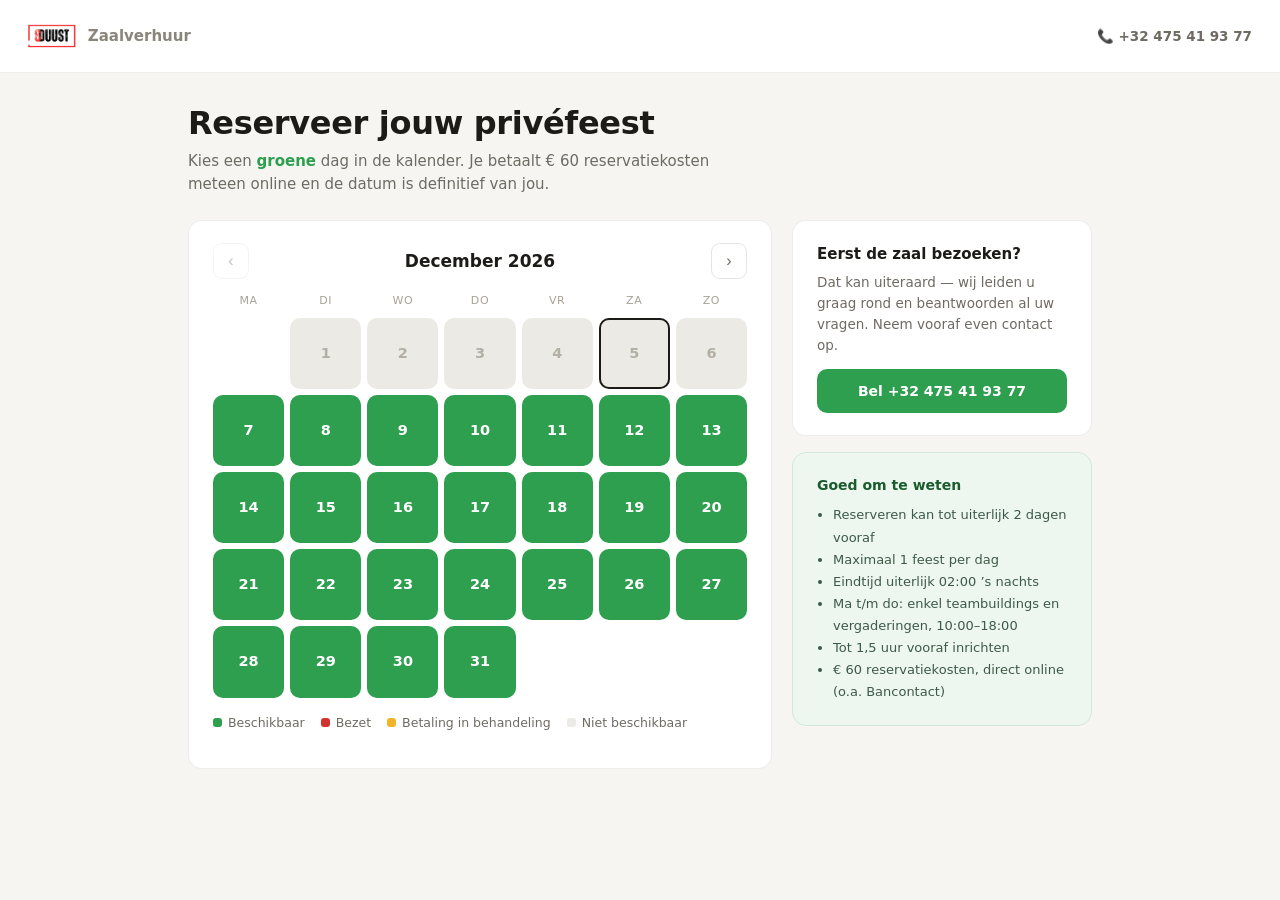
==== index.html @ c060624d "Beveiliging: zelf-gehoste supabase-js, CSP en misbruikrem op reserveren - @supabase/supabase-js 2.11" ====
<!DOCTYPE html>
<html lang="nl">
<head>
  <meta charset="UTF-8">
  <meta name="viewport" content="width=device-width, initial-scale=1.0">
  <!-- Content-Security-Policy: alleen eigen scripts (plus Cloudflare
       Turnstile), en verbindingen enkel naar ons Supabase-project. De
       Supabase-URL staat hier bewust vast: pas deze regel mee aan als het
       project ooit verhuist (zie ook supabase-config.js). -->
  <meta http-equiv="Content-Security-Policy" content="default-src 'self';
    script-src 'self' https://challenges.cloudflare.com;
    frame-src https://challenges.cloudflare.com;
    style-src 'self' https://fonts.googleapis.com;
    font-src https://fonts.gstatic.com;
    img-src 'self';
    connect-src 'self' https://mbvvqdvsspersyjzuyqi.supabase.co wss://mbvvqdvsspersyjzuyqi.supabase.co https://challenges.cloudflare.com;
    object-src 'none'; base-uri 'self'; form-action 'self'">
  <title>Reserveer jouw privéfeest – 8-duust</title>
  <link rel="preconnect" href="https://fonts.googleapis.com">
  <link rel="preconnect" href="https://fonts.gstatic.com" crossorigin>
  <link href="https://fonts.googleapis.com/css2?family=Instrument+Sans:wght@400;500;600;700&display=swap" rel="stylesheet">
  <link rel="stylesheet" href="style.css">
</head>
<body>
  <header class="topbalk">
    <div class="topbalk-links">
      <img src="assets/duust-logo.webp" alt="8-duust">
      <span class="topbalk-label">Zaalverhuur</span>
    </div>
    <a class="topbalk-telefoon" href="tel:+32475419377">📞 +32 475 41 93 77</a>
  </header>

  <div class="pagina">
    <div id="modus-banner" class="banner verborgen"></div>
    <div id="fout-banner" class="banner banner-fout verborgen"></div>

    <h1>Reserveer jouw privéfeest</h1>
    <p class="intro">
      Kies een <strong class="groen">groene</strong> dag in de kalender.
      Je betaalt € 60 reservatiekosten meteen online en de datum is
      definitief van jou.
    </p>

    <main class="indeling">
      <section class="kaart kalender-sectie">
        <div class="kalender-kop">
          <button id="vorige-maand" type="button" aria-label="Vorige maand">‹</button>
          <h2 id="maand-titel"></h2>
          <button id="volgende-maand" type="button" aria-label="Volgende maand">›</button>
        </div>

        <div class="weekdagen">
          <div>ma</div><div>di</div><div>wo</div><div>do</div><div>vr</div><div>za</div><div>zo</div>
        </div>
        <div id="kalender" class="kalender"></div>

        <div class="legenda">
          <span><span class="legenda-blok beschikbaar"></span> Beschikbaar</span>
          <span><span class="legenda-blok bezet"></span> Bezet</span>
          <span><span class="legenda-blok in-afwachting"></span> Betaling in behandeling</span>
          <span><span class="legenda-blok niet-beschikbaar"></span> Niet beschikbaar</span>
        </div>
        <p id="live-status" class="live-status"></p>
      </section>

      <aside class="zijkolom">
        <section class="kaart bezoek-kaart">
          <h2>Eerst de zaal bezoeken?</h2>
          <p>
            Dat kan uiteraard — wij leiden u graag rond en beantwoorden al
            uw vragen. Neem vooraf even contact op.
          </p>
          <a class="knop-groen" href="tel:+32475419377">Bel +32 475 41 93 77</a>
        </section>

        <section class="kaart info-kaart">
          <h2>Goed om te weten</h2>
          <ul>
            <li>Reserveren kan tot uiterlijk 2 dagen vooraf</li>
            <li>Maximaal 1 feest per dag</li>
            <li>Eindtijd uiterlijk 02:00 &rsquo;s nachts</li>
            <li>Ma t/m do: enkel teambuildings en vergaderingen, 10:00&ndash;18:00</li>
            <li>Tot 1,5 uur vooraf inrichten</li>
            <li>€ 60 reservatiekosten, direct online (o.a. Bancontact)</li>
          </ul>
        </section>
      </aside>
    </main>
  </div>

  <dialog id="reserveer-dialoog">
    <form id="reserveer-formulier" method="dialog">
      <div class="dialoog-kop">
        <div>
          <div class="dialoog-sublabel">Reservering voor</div>
          <div class="dialoog-titel" id="dialoog-datum"></div>
        </div>
        <button type="button" id="sluit-knop" class="dialoog-sluit" aria-label="Sluiten">✕</button>
      </div>

      <div class="dialoog-body">
        <div class="veld-rij">
          <div class="veld">
            <label for="naam">Naam en voornaam *</label>
            <input type="text" id="naam" name="naam" required maxlength="100"
                   placeholder="bv. Peeters Jan">
          </div>
          <div class="veld">
            <label for="telefoon">Telefoonnummer *</label>
            <input type="tel" id="telefoon" name="telefoon" required maxlength="30"
                   placeholder="bv. 0470 12 34 56">
          </div>
        </div>

        <div class="veld">
          <label for="email">E-mailadres *</label>
          <input type="email" id="email" name="email" required maxlength="200"
                 placeholder="bv. jan.peeters@gmail.com">
        </div>

        <p id="weekdag-info" class="weekdag-info verborgen">
          Op maandag t/m donderdag verhuren we enkel voor teambuildings en
          vergaderingen, tussen 10:00 en 18:00, zonder muziek (vanaf 15 personen).
        </p>

        <div class="veld-rij">
          <div class="veld">
            <label id="type-feest-label" for="type-feest">Type feest *</label>
            <input type="text" id="type-feest" name="typeFeest" required maxlength="100"
                   placeholder="bv. lentefeest" autocomplete="off">
            <select id="type-feest-weekdag" name="typeFeestWeekdag" required hidden disabled>
              <option value="" disabled selected>Kies een optie</option>
              <option value="teambuilding">Teambuilding</option>
              <option value="vergadering">Vergadering</option>
            </select>
          </div>
          <div class="veld">
            <label for="aantal-personen">Aantal personen *</label>
            <input type="number" id="aantal-personen" name="aantalPersonen" min="25" max="500" required
                   placeholder="bv. 50">
            <small id="aantal-personen-hint">Vanaf 25 personen</small>
          </div>
        </div>

        <div class="veld-rij">
          <div class="veld">
            <label for="start-tijd">Starttijd feest *</label>
            <select id="start-tijd" name="startTijd" required></select>
          </div>
          <div class="veld">
            <label for="eind-tijd">Eindtijd feest *</label>
            <select id="eind-tijd" name="eindTijd" required></select>
            <small id="eind-tijd-hint">Uiterlijk 02:00 &rsquo;s nachts</small>
          </div>
        </div>

        <div class="veld">
          <label for="opbouw">Hoe vroeg wil je komen om in te richten?</label>
          <select id="opbouw" name="opbouwMinuten">
            <option value="0">Niet eerder (vanaf de starttijd)</option>
            <option value="30">30 minuten eerder</option>
            <option value="60">1 uur eerder</option>
            <option value="90" selected>1,5 uur eerder (maximum)</option>
          </select>
          <small id="opbouw-hint"></small>
        </div>

        <div class="veld">
          <label for="opmerkingen">Opmerkingen (optioneel)</label>
          <textarea id="opmerkingen" name="opmerkingen" rows="2" maxlength="1000"></textarea>
        </div>

        <fieldset class="extra-opties">
          <div class="extra-kop">Extra opties <span>(optioneel)</span></div>

          <div class="extra-sectie">
            <span class="extra-vraag">Foodtruck van de vzw ("de Dikke Mier")?</span>
            <div class="keuze-pillen">
              <label class="pil"><input type="radio" name="foodtruckVzw" value="ja"> Ja</label>
              <label class="pil"><input type="radio" name="foodtruckVzw" value="nee" checked> Nee</label>
            </div>
            <div class="extra-detail verborgen" data-toon-bij="foodtruckVzw=ja">
              <div class="gerecht-rij">
                <label for="ft-frikandel">Frietjes met frikandel en saus — € 7,00 p.p.</label>
                <input type="number" id="ft-frikandel" min="0" max="500" placeholder="0">
              </div>
              <div class="gerecht-rij">
                <label for="ft-hamburger">Hamburger met frietjes en saus — € 8,00 p.p.</label>
                <input type="number" id="ft-hamburger" min="0" max="500" placeholder="0">
              </div>
              <div class="gerecht-rij">
                <label for="ft-pita">Pita met saus — € 6,00 p.p.</label>
                <input type="number" id="ft-pita" min="0" max="500" placeholder="0">
              </div>
              <small>Vul per gerecht het aantal personen in.</small>
            </div>
          </div>

          <div class="extra-sectie">
            <span class="extra-vraag">Regel je zelf een foodtruck?</span>
            <div class="keuze-pillen">
              <label class="pil"><input type="radio" name="eigenFoodtruck" value="ja"> Ja</label>
              <label class="pil"><input type="radio" name="eigenFoodtruck" value="nee" checked> Nee</label>
            </div>
            <div class="extra-detail verborgen" data-toon-bij="eigenFoodtruck=ja">
              Forfait <strong>€ 25,00</strong> voor elektriciteit, water, kabels en
              afvalverwerking — wordt bij het totaal geteld.
            </div>
          </div>

          <div class="extra-sectie">
            <span class="extra-vraag">Breng je zelf een BBQ mee?</span>
            <div class="keuze-pillen">
              <label class="pil"><input type="radio" name="bbq" value="ja"> Ja</label>
              <label class="pil"><input type="radio" name="bbq" value="nee" checked> Nee</label>
            </div>
          </div>

          <div class="extra-sectie" id="muziek-sectie">
            <span class="extra-vraag">Muziek</span>
            <div class="keuze-kolom">
              <label><input type="radio" name="muziek" value="eigenDj"> Eigen DJ (voorziet zelf alle materiaal)</label>
              <label><input type="radio" name="muziek" value="spotify"> Eigen Spotify-playlist</label>
              <label><input type="radio" name="muziek" value="bar" checked> De bar verzorgt de muziek</label>
            </div>
          </div>

        </fieldset>

        <div class="prijs-info">
          <div id="prijs-regels"></div>
          <div class="prijs-totaal-rij">
            <span>Totaal</span>
            <strong id="prijs-totaal">€ 60</strong>
          </div>
          <p>
            Direct online te betalen (o.a. Bancontact). De € 60 reservatiekosten
            worden <strong>niet terugbetaald</strong>, behalve als de organisatie
            zelf annuleert. De datum blijft 30 minuten voor jou vast terwijl je
            betaalt.
          </p>
        </div>

        <label class="akkoord">
          <input type="checkbox" id="akkoord" required>
          <span>
            Ik ga akkoord met het totaalbedrag hierboven en begrijp dat de
            reservatiekosten van € 60 niet worden terugbetaald, behalve wanneer de
            organisatie zelf de reservering annuleert — in dat geval wordt het
            volledige bedrag teruggestort. *
          </span>
        </label>

        <label class="akkoord">
          <input type="checkbox" id="akkoord-voorwaarden" required>
          <span>
            Ik heb de <a href="https://www.8-duust.be/algemene-voorwaarden"
            target="_blank" rel="noopener">algemene voorwaarden</a> gelezen en
            goedgekeurd. *
          </span>
        </label>

        <!-- Cloudflare Turnstile (anti-bot); blijft leeg zolang er geen
             turnstileSiteKey in supabase-config.js staat. -->
        <div id="turnstile-houder" class="verborgen"></div>

        <p id="formulier-fout" class="formulier-fout verborgen"></p>

        <div class="dialoog-knoppen">
          <button type="button" id="annuleer-knop">Annuleren</button>
          <button type="submit" id="bevestig-knop" class="primair">Reserveren en € 60 betalen</button>
        </div>
      </div>
    </form>
  </dialog>

  <div id="toast" class="toast verborgen"></div>

  <!-- Zelf-gehoste kopie van @supabase/supabase-js (vaste versie) in plaats
       van een externe CDN: zo kan een gecompromitteerde CDN nooit code op
       deze pagina uitvoeren. Nieuwe versie? Zie README ("Bibliotheek bijwerken"). -->
  <script src="assets/supabase-js-2.110.3.min.js"></script>
  <script type="module" src="app.js"></script>
</body>
</html>
---- style.css ----
/* Ontwerp 1a — "Kalm & professioneel". Kleuren en maten komen uit het
   handoff-bestand van Claude Design (Ontwerp 1a.dc.html). */

:root {
  --bg: #f6f5f2;
  --kaart: #fff;
  --inkt: #1c1b18;
  --grijs: #6f6b63;
  --grijs-licht: #8a857b;
  --grijs-vaag: #a8a396;
  --rand: rgba(0, 0, 0, 0.07);
  --rand-invoer: rgba(0, 0, 0, 0.15);
  --rand-knop: rgba(0, 0, 0, 0.12);
  --groen: #2e9e4f;
  --groen-donker: #23803e;
  --groen-diep: #1a5c2d;
  --groen-tekst: #3d5a47;
  --groen-bg: #eef6f0;
  --groen-rand: #d3e8da;
  --rood: #d0342c;
  --geel: #f0b429;
  --geel-tekst: #4a3403;
  --dag-vrij: #eceae4;
  --dag-vrij-tekst: #b3afa5;
  --zacht: #faf9f6;
}

* { box-sizing: border-box; }

body {
  font-family: 'Instrument Sans', system-ui, -apple-system, sans-serif;
  margin: 0;
  color: var(--inkt);
  background: var(--bg);
  font-size: 14px;
  line-height: 1.5;
}

.verborgen { display: none !important; }

a { color: var(--inkt); }
a:hover { color: #000; }

/* ---------- Topbalk ---------- */

.topbalk {
  display: flex;
  align-items: center;
  justify-content: space-between;
  gap: 16px;
  padding: 16px 28px;
  background: var(--kaart);
  border-bottom: 1px solid var(--rand);
}
.topbalk-links {
  display: flex;
  align-items: center;
  gap: 12px;
  min-width: 0;
}
.topbalk-links img {
  height: 40px;
  width: auto;
  display: block;
}
.topbalk-label {
  font-weight: 600;
  font-size: 15px;
  color: var(--grijs-licht);
}
.topbalk-titel {
  font-weight: 600;
  font-size: 15px;
  line-height: 1.2;
}
.topbalk-sub {
  font-size: 12px;
  color: var(--grijs-licht);
}
.topbalk-telefoon {
  font-size: 13.5px;
  font-weight: 600;
  text-decoration: none;
  color: var(--grijs);
  white-space: nowrap;
}
.topbalk-telefoon:hover { color: var(--inkt); }

.beheer-balk {
  display: flex;
  align-items: center;
  gap: 14px;
  font-size: 13px;
  color: var(--grijs);
}
.beheer-balk button {
  padding: 7px 14px;
  border-radius: 8px;
  border: 1px solid var(--rand-knop);
  background: var(--kaart);
  font: inherit;
  font-size: 13px;
  color: var(--inkt);
  cursor: pointer;
}
.beheer-balk button:hover { border-color: rgba(0, 0, 0, 0.3); }

/* ---------- Pagina-indeling ---------- */

.pagina {
  max-width: 960px;
  margin: 0 auto;
  padding: 32px 28px 48px;
}
.pagina-breed { max-width: 1160px; }

.pagina h1 {
  font-size: 32px;
  font-weight: 700;
  line-height: 1.15;
  letter-spacing: -0.01em;
  margin: 0 0 8px;
}
.intro {
  font-size: 15px;
  color: var(--grijs);
  line-height: 1.55;
  margin: 0 0 24px;
  max-width: 560px;
}
.intro .groen { color: var(--groen); }

.indeling {
  display: grid;
  grid-template-columns: 1fr 300px;
  gap: 20px;
  align-items: start;
}
.zijkolom {
  display: flex;
  flex-direction: column;
  gap: 16px;
}

/* ---------- Kaarten ---------- */

.kaart {
  background: var(--kaart);
  border: 1px solid var(--rand);
  border-radius: 14px;
  padding: 22px 24px;
}
.kaart h2 {
  margin: 0 0 6px;
  font-size: 15px;
  font-weight: 700;
}
.kaart p { color: var(--grijs); }

.bezoek-kaart p {
  font-size: 13.5px;
  line-height: 1.55;
  margin: 0 0 14px;
}

.knop-groen {
  display: flex;
  align-items: center;
  justify-content: center;
  gap: 8px;
  width: 100%;
  min-height: 44px;
  border-radius: 10px;
  border: none;
  background: var(--groen);
  color: #fff;
  font: inherit;
  font-weight: 600;
  font-size: 14px;
  text-decoration: none;
  cursor: pointer;
}
.knop-groen:hover { background: var(--groen-donker); color: #fff; }
.knop-groen:disabled { opacity: 0.6; cursor: default; }

.info-kaart {
  background: var(--groen-bg);
  border-color: var(--groen-rand);
}
.info-kaart h2 {
  font-size: 14px;
  margin-bottom: 8px;
  color: var(--groen-diep);
}
.info-kaart ul {
  margin: 0;
  padding: 0 0 0 16px;
  font-size: 13px;
  color: var(--groen-tekst);
  line-height: 1.7;
}

/* ---------- Banners en toast ---------- */

.banner {
  padding: 12px 16px;
  border-radius: 10px;
  background: #fdf6e3;
  border: 1px solid #f0dfad;
  margin-bottom: 16px;
  font-size: 13.5px;
}
.banner-fout { background: #fdeeed; border-color: #f2c4c1; }

.toast {
  position: fixed;
  bottom: 20px;
  left: 50%;
  transform: translateX(-50%);
  background: var(--inkt);
  color: #fff;
  padding: 12px 20px;
  border-radius: 10px;
  box-shadow: 0 6px 20px rgba(0, 0, 0, 0.3);
  max-width: 90vw;
  font-size: 13.5px;
}

/* ---------- Kalender ---------- */

.kalender-kop {
  display: flex;
  align-items: center;
  justify-content: space-between;
  gap: 12px;
  margin-bottom: 14px;
}
.kalender-kop h2 {
  margin: 0;
  font-size: 17px;
  font-weight: 600;
  text-transform: capitalize;
}
.kalender-kop button {
  width: 36px;
  height: 36px;
  border-radius: 9px;
  border: 1px solid rgba(0, 0, 0, 0.1);
  background: var(--kaart);
  font-size: 16px;
  color: var(--grijs);
  cursor: pointer;
  flex: none;
}
.kalender-kop button:hover { border-color: rgba(0, 0, 0, 0.3); }
.kalender-kop button:disabled { opacity: 0.4; cursor: default; border-color: rgba(0, 0, 0, 0.1); }

.weekdagen, .kalender {
  display: grid;
  grid-template-columns: repeat(7, 1fr);
  gap: 6px;
}
.weekdagen { margin-bottom: 4px; }
.weekdagen div {
  text-align: center;
  font-size: 11px;
  color: var(--grijs-vaag);
  text-transform: uppercase;
  letter-spacing: 0.06em;
  padding-bottom: 4px;
}

.dag {
  aspect-ratio: 1;
  display: flex;
  align-items: center;
  justify-content: center;
  border-radius: 10px;
  font-weight: 600;
  font-size: 14.5px;
}
.dag.leeg { visibility: hidden; }
.dag.beschikbaar,
.legenda-blok.beschikbaar {
  background: var(--groen);
  color: #fff;
  cursor: pointer;
}
.dag.beschikbaar:hover, .dag.beschikbaar:focus-visible {
  background: var(--groen-donker);
  outline: 2px solid var(--groen-diep);
}
.dag.bezet,
.legenda-blok.bezet {
  background: var(--rood);
  color: #fff;
  cursor: not-allowed;
}
.dag.in-afwachting,
.legenda-blok.in-afwachting {
  background: var(--geel);
  color: var(--geel-tekst);
  cursor: not-allowed;
}
.dag.niet-beschikbaar,
.legenda-blok.niet-beschikbaar {
  background: var(--dag-vrij);
  color: var(--dag-vrij-tekst);
}
.dag.vandaag { box-shadow: inset 0 0 0 2px var(--inkt); }

.legenda {
  display: flex;
  gap: 8px 16px;
  flex-wrap: wrap;
  margin-top: 16px;
  font-size: 12.5px;
  color: var(--grijs);
}
.legenda > span {
  display: flex;
  align-items: center;
  gap: 6px;
}
.legenda-blok {
  display: inline-block;
  width: 9px;
  height: 9px;
  border-radius: 3px;
  flex: none;
}

.live-status {
  margin: 14px 0 0;
  font-size: 11.5px;
  color: var(--grijs-vaag);
  text-align: right;
}

/* ---------- Reserveringsformulier (dialoog) ---------- */

dialog {
  border: none;
  border-radius: 16px;
  box-shadow: 0 20px 60px rgba(0, 0, 0, 0.22);
  padding: 0;
  width: min(94vw, 540px);
  max-height: 90vh;
  overflow-y: auto;
  color: var(--inkt);
}
dialog::backdrop { background: rgba(0, 0, 0, 0.4); }

/* Geen scrollende pagina achter een open dialoog. */
body:has(dialog[open]) { overflow: hidden; }

.dialoog-kop {
  display: flex;
  justify-content: space-between;
  align-items: flex-start;
  gap: 12px;
  padding: 22px 26px 18px;
  border-bottom: 1px solid var(--rand);
}
.dialoog-sublabel {
  font-size: 12.5px;
  color: var(--grijs-licht);
  margin-bottom: 2px;
}
.dialoog-titel {
  font-weight: 700;
  font-size: 19px;
}
.dialoog-sluit {
  width: 32px;
  height: 32px;
  border-radius: 8px;
  border: 1px solid rgba(0, 0, 0, 0.1);
  background: var(--kaart);
  font-size: 14px;
  color: var(--grijs);
  cursor: pointer;
  flex: none;
}
.dialoog-sluit:hover { border-color: rgba(0, 0, 0, 0.3); }

.dialoog-body {
  padding: 22px 26px 26px;
  display: flex;
  flex-direction: column;
  gap: 16px;
}

/* Melding in het formulier voor de weekdagregels (ma-do). */
.weekdag-info {
  padding: 12px 16px;
  border-radius: 10px;
  background: #fdf6e3;
  border: 1px solid #f0dfad;
  margin: 0 0 14px;
  font-size: 13.5px;
}

.veld {
  display: flex;
  flex-direction: column;
  gap: 5px;
}
.veld-rij {
  display: grid;
  grid-template-columns: 1fr 1fr;
  gap: 14px;
}
.veld label {
  font-weight: 600;
  font-size: 13px;
}
.veld input, .veld select, .veld textarea {
  width: 100%;
  padding: 10px 12px;
  border: 1px solid var(--rand-invoer);
  border-radius: 10px;
  font: inherit;
  font-size: 14px;
  background: var(--kaart);
  color: var(--inkt);
}
.veld input:focus, .veld select:focus, .veld textarea:focus {
  border-color: var(--groen);
  outline: none;
}
.veld textarea { resize: vertical; }
.veld small, .extra-detail small {
  font-size: 11.5px;
  color: var(--grijs-licht);
}

/* Extra opties */
.extra-opties {
  border: 1px solid rgba(0, 0, 0, 0.09);
  border-radius: 12px;
  overflow: hidden;
  padding: 0;
  margin: 0;
}
.extra-kop {
  padding: 12px 16px;
  background: var(--zacht);
  border-bottom: 1px solid var(--rand);
  font-weight: 700;
  font-size: 13.5px;
}
.extra-kop span {
  font-weight: 400;
  color: var(--grijs-licht);
}
.extra-sectie {
  padding: 12px 16px;
  border-bottom: 1px solid rgba(0, 0, 0, 0.05);
}
.extra-sectie:last-child { border-bottom: none; }
.extra-vraag {
  display: block;
  font-weight: 600;
  font-size: 13px;
  margin-bottom: 7px;
}

/* Ja/nee als pillen */
.keuze-pillen {
  display: flex;
  gap: 8px;
}
.pil {
  position: relative;
  padding: 8px 16px;
  border-radius: 99px;
  border: 1px solid rgba(0, 0, 0, 0.14);
  font-size: 13px;
  color: var(--grijs);
  cursor: pointer;
}
.pil input {
  position: absolute;
  opacity: 0;
  pointer-events: none;
}
.pil:has(input:checked) {
  border-color: var(--groen);
  background: var(--groen-bg);
  color: var(--groen-diep);
  font-weight: 600;
}
.pil:has(input:focus-visible) { outline: 2px solid var(--groen); outline-offset: 1px; }

/* Meerkeuzelijsten */
.keuze-kolom {
  display: flex;
  flex-direction: column;
  gap: 6px;
}
.keuze-kolom label {
  display: flex;
  align-items: center;
  gap: 8px;
  min-height: 28px;
  font-size: 13px;
  font-weight: 400;
}
.keuze-kolom input { accent-color: var(--groen); }
.keuze-kolom label:has(input:checked) { font-weight: 600; }

.extra-detail {
  margin-top: 10px;
  padding: 10px 12px;
  background: var(--zacht);
  border-radius: 10px;
  font-size: 12.5px;
  color: var(--grijs);
  line-height: 1.5;
}
.extra-detail strong { color: var(--inkt); }
.gerecht-rij {
  display: grid;
  grid-template-columns: 1fr 5.5rem;
  gap: 8px;
  align-items: center;
}
.gerecht-rij + .gerecht-rij { margin-top: 6px; }
.gerecht-rij label { font-size: 12.5px; }
.gerecht-rij input {
  padding: 7px 10px;
  border: 1px solid var(--rand-invoer);
  border-radius: 8px;
  font: inherit;
  font-size: 13px;
  width: 100%;
}
.gerecht-rij input:focus { border-color: var(--groen); outline: none; }

/* Prijsoverzicht */
.prijs-info {
  background: var(--groen-bg);
  border: 1px solid var(--groen-rand);
  border-radius: 12px;
  padding: 14px 16px;
}
#prijs-regels div {
  display: flex;
  justify-content: space-between;
  font-size: 13px;
  color: var(--groen-tekst);
  padding: 2px 0;
}
.prijs-totaal-rij {
  display: flex;
  justify-content: space-between;
  align-items: baseline;
  padding: 8px 0 4px;
  margin-top: 6px;
  border-top: 1px solid #c4dccd;
}
.prijs-totaal-rij span {
  font-weight: 600;
  font-size: 14px;
  color: var(--groen-diep);
}
.prijs-totaal-rij strong {
  font-size: 20px;
  font-weight: 700;
  color: var(--groen-diep);
}
.prijs-info p {
  font-size: 12px;
  color: var(--groen-tekst);
  line-height: 1.55;
  margin: 6px 0 0;
}

.akkoord {
  display: flex;
  gap: 10px;
  align-items: flex-start;
  font-size: 12.5px;
  line-height: 1.5;
  color: #3f3c36;
}
.akkoord input {
  margin-top: 2px;
  accent-color: var(--groen);
  flex: none;
}

.formulier-fout {
  background: #fdeeed;
  border: 1px solid #f2c4c1;
  border-radius: 10px;
  padding: 10px 14px;
  font-size: 13px;
  margin: 0;
}

.dialoog-knoppen {
  display: flex;
  gap: 10px;
  margin-top: 4px;
}
.dialoog-knoppen button {
  min-height: 46px;
  border-radius: 10px;
  font: inherit;
  cursor: pointer;
}
#annuleer-knop {
  padding: 0 18px;
  border: 1px solid var(--rand-knop);
  background: var(--kaart);
  font-size: 14px;
  color: var(--grijs);
}
#annuleer-knop:hover { border-color: rgba(0, 0, 0, 0.3); }
.dialoog-knoppen button.primair {
  flex: 1;
  border: none;
  background: var(--groen);
  color: #fff;
  font-size: 14.5px;
  font-weight: 600;
}
.dialoog-knoppen button.primair:hover { background: var(--groen-donker); }
.dialoog-knoppen button:disabled { opacity: 0.6; cursor: default; }

/* ---------- Beheer: inloggen ---------- */

.login-scherm {
  min-height: calc(100vh - 40px);
  display: flex;
  align-items: center;
  justify-content: center;
  padding: 40px 20px;
}
.login-kaart {
  width: 100%;
  max-width: 400px;
  background: var(--kaart);
  border: 1px solid var(--rand);
  border-radius: 16px;
  padding: 32px;
}
.login-kaart img {
  height: 48px;
  width: auto;
  display: block;
  margin-bottom: 18px;
}
.login-kaart h1 {
  font-size: 20px;
  font-weight: 700;
  margin: 0 0 6px;
}
.login-kaart p {
  font-size: 13.5px;
  color: var(--grijs);
  line-height: 1.55;
  margin: 0 0 20px;
}
.login-formulier label {
  display: block;
  font-weight: 600;
  font-size: 13px;
  margin-bottom: 5px;
}
.login-formulier input {
  width: 100%;
  padding: 11px 12px;
  border: 1px solid var(--rand-invoer);
  border-radius: 10px;
  font: inherit;
  font-size: 14px;
}
.login-formulier input:focus { border-color: var(--groen); outline: none; }
.login-formulier button {
  margin-top: 14px;
  min-height: 46px;
  font-size: 14.5px;
}
#login-status {
  margin: 14px 0 0;
  font-size: 13px;
  color: var(--grijs);
}

/* ---------- Beheer: portaal ---------- */

.statistieken {
  display: grid;
  grid-template-columns: repeat(3, 1fr);
  gap: 16px;
  margin-bottom: 20px;
}
.stat { padding: 18px 20px; border-radius: 12px; }
.stat-label {
  font-size: 12.5px;
  color: var(--grijs-licht);
  margin-bottom: 6px;
}
.stat-waarde {
  font-size: 28px;
  font-weight: 700;
  line-height: 1;
}
.stat-volgend {
  font-size: 17px;
  font-weight: 600;
  line-height: 1.3;
}
.stat-volgend .stat-sub {
  font-size: 12.5px;
  font-weight: 400;
  color: var(--grijs-licht);
}

.beheer-indeling {
  display: grid;
  grid-template-columns: 440px 1fr;
  gap: 20px;
  align-items: start;
  margin-bottom: 20px;
}
.beheer-indeling .kaart { border-radius: 12px; }

.dag.bezet.klikbaar { cursor: pointer; }
.dag.bezet.klikbaar:hover, .dag.bezet.klikbaar:focus-visible {
  background: #a82922;
  outline: 2px solid #6e1b17;
}
.dag.geselecteerd { box-shadow: inset 0 0 0 2.5px var(--inkt); }
.dag.geselecteerd.vandaag { box-shadow: inset 0 0 0 2.5px var(--inkt); }

/* Detailpaneel */
.detail-kop {
  display: flex;
  align-items: baseline;
  justify-content: space-between;
  gap: 12px;
  margin-bottom: 4px;
}
.detail-kop h2 {
  margin: 0;
  font-size: 17px;
  font-weight: 700;
}
.pil-status {
  font-size: 12px;
  font-weight: 600;
  color: var(--groen);
  background: var(--groen-bg);
  border: 1px solid var(--groen-rand);
  padding: 3px 9px;
  border-radius: 99px;
  white-space: nowrap;
}
.detail-subtitel {
  font-size: 13px;
  color: var(--grijs-licht);
  margin: 0 0 16px;
}
.detail-lijst {
  display: grid;
  grid-template-columns: 1fr 1fr;
  gap: 2px 28px;
}
.detail-rij {
  display: flex;
  justify-content: space-between;
  gap: 14px;
  padding: 7px 0;
  border-bottom: 1px solid rgba(0, 0, 0, 0.05);
  font-size: 13.5px;
  min-width: 0;
}
.detail-rij .label {
  color: var(--grijs-licht);
  white-space: nowrap;
}
.detail-rij .waarde {
  font-weight: 600;
  text-align: right;
  overflow-wrap: anywhere;
  min-width: 0;
}
.prijs-blok {
  margin-top: 14px;
  padding: 12px 14px;
  background: var(--zacht);
  border: 1px solid rgba(0, 0, 0, 0.06);
  border-radius: 10px;
}
.prijs-blok .prijs-regel {
  display: flex;
  justify-content: space-between;
  font-size: 13px;
  padding: 2px 0;
}
.prijs-blok .prijs-regel .label { color: var(--grijs-licht); }
.prijs-blok .prijs-totaal {
  display: flex;
  justify-content: space-between;
  align-items: baseline;
  padding: 8px 0 0;
  margin-top: 6px;
  border-top: 1px solid rgba(0, 0, 0, 0.08);
}
.prijs-blok .prijs-totaal .label {
  font-size: 13px;
  color: var(--grijs-licht);
}
.prijs-blok .prijs-totaal .bedrag {
  font-size: 19px;
  font-weight: 700;
}
.detail-voet {
  display: flex;
  justify-content: space-between;
  gap: 12px;
  flex-wrap: wrap;
  margin-top: 12px;
  font-size: 12px;
  color: var(--grijs-vaag);
}
.detail-acties {
  display: none;
  gap: 8px;
  margin-top: 12px;
}
.detail-acties a {
  flex: 1;
  display: flex;
  align-items: center;
  justify-content: center;
  min-height: 44px;
  border-radius: 10px;
  font-weight: 600;
  font-size: 13.5px;
  text-decoration: none;
}
.detail-acties .actie-bellen {
  background: var(--groen);
  color: #fff;
}
.detail-acties .actie-mailen {
  border: 1px solid var(--rand-knop);
  background: var(--kaart);
  color: var(--inkt);
}

/* Komende reservaties */
.komende-kop {
  display: flex;
  align-items: center;
  justify-content: space-between;
  gap: 16px;
  margin-bottom: 12px;
}
.komende-kop h2 {
  margin: 0;
  font-size: 16px;
  font-weight: 700;
}
.komende-kop select {
  font: inherit;
  font-size: 13px;
  padding: 7px 12px;
  border-radius: 8px;
  border: 1px solid var(--rand-knop);
  background: var(--kaart);
  color: var(--inkt);
}
.komende-lijst {
  display: flex;
  flex-direction: column;
  gap: 8px;
}
.komende-rij {
  display: flex;
  gap: 12px;
  align-items: center;
  width: 100%;
  text-align: left;
  border: 1px solid var(--rand);
  border-radius: 10px;
  padding: 10px 12px;
  background: var(--kaart);
  font: inherit;
  cursor: pointer;
}
.komende-rij:hover { border-color: rgba(0, 0, 0, 0.2); }
.komende-datum {
  width: 42px;
  height: 42px;
  border-radius: 9px;
  background: var(--bg);
  display: flex;
  flex-direction: column;
  align-items: center;
  justify-content: center;
  line-height: 1;
  flex: none;
}
.komende-datum .dag-nr {
  font-weight: 700;
  font-size: 16px;
}
.komende-datum .maand-kort {
  font-size: 9.5px;
  color: var(--grijs-licht);
  text-transform: uppercase;
}
.komende-info { min-width: 0; flex: 1; }
.komende-titel {
  display: block;
  font-weight: 600;
  font-size: 13.5px;
}
.komende-meta {
  display: block;
  font-size: 12px;
  color: var(--grijs-licht);
}
.komende-bedrag {
  font-weight: 600;
  font-size: 13.5px;
  white-space: nowrap;
}
#komende-leeg {
  margin: 0;
  font-size: 13.5px;
  color: var(--grijs-licht);
}

/* ---------- Responsief ---------- */

@media (max-width: 900px) {
  .topbalk { padding: 14px 18px; }
  .topbalk-links img { height: 32px; }
  .pagina { padding: 24px 16px 40px; }
  .pagina h1 { font-size: 26px; }
  .indeling, .beheer-indeling { grid-template-columns: 1fr; }
  .statistieken { grid-template-columns: 1fr 1fr; gap: 10px; }
  .stat-waarde { font-size: 22px; }
  .detail-lijst { grid-template-columns: 1fr; }
  .detail-acties { display: flex; }
}

@media (max-width: 480px) {
  .veld-rij { grid-template-columns: 1fr; }
  .statistieken { grid-template-columns: 1fr 1fr; }
  .kaart { padding: 16px; }
  .beheer-balk span { display: none; }
}
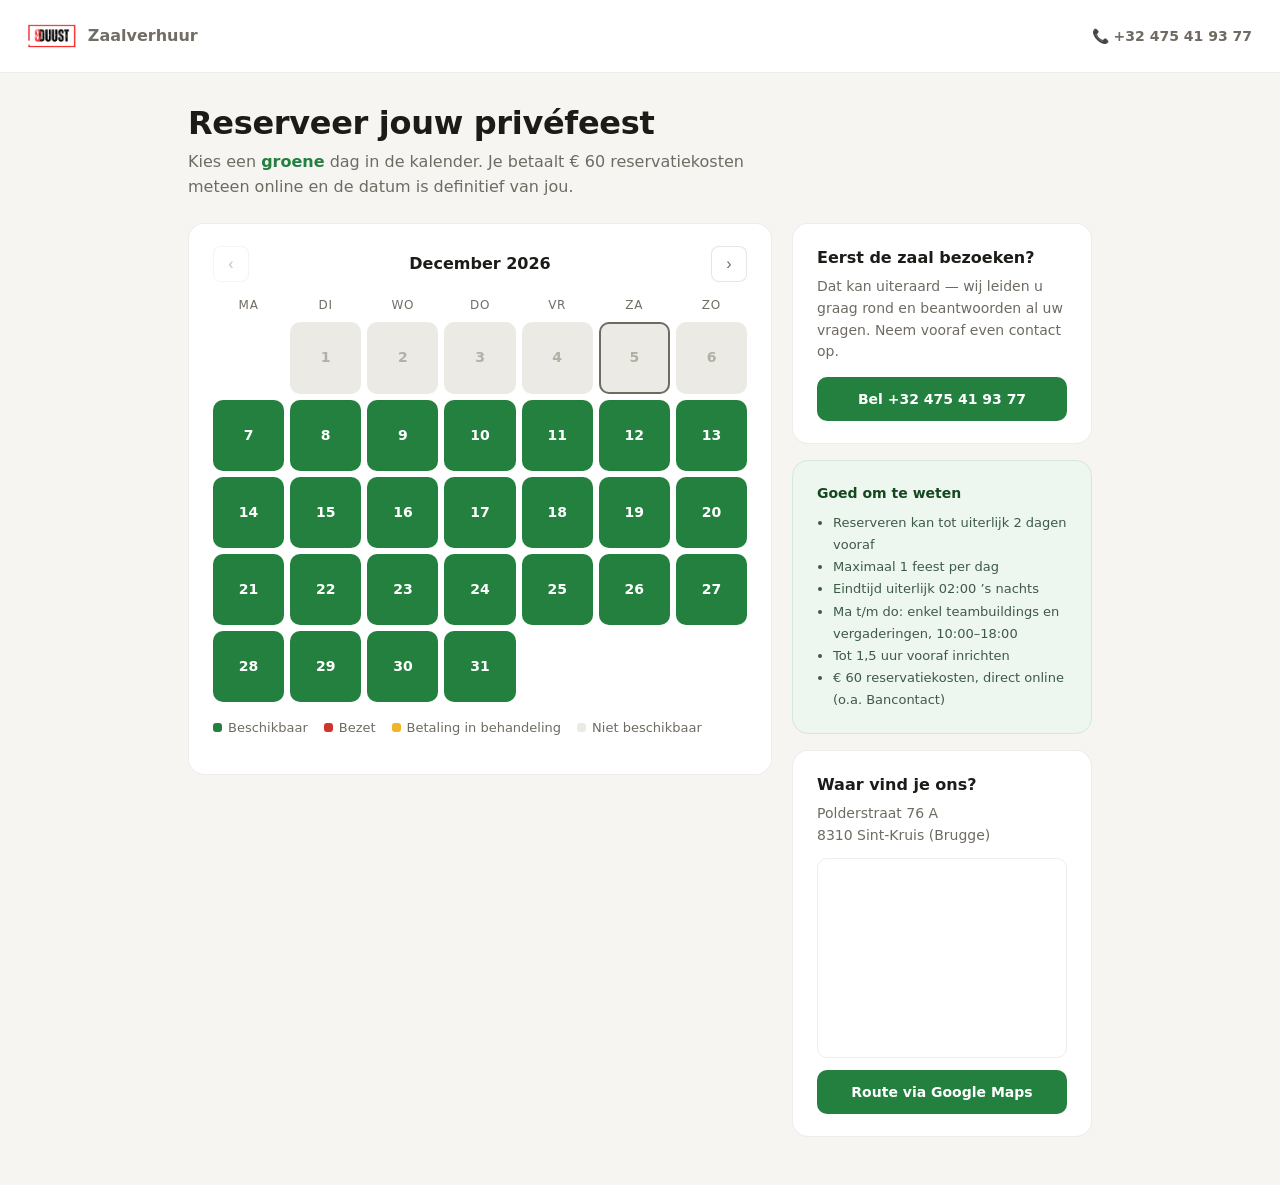
==== commit 69cb22d4: "Design-review doorgevoerd: AA-contrast, tekstschaal en mobiele verbeteringen - Donkerder groen en gr" ====
--- a/index.html
+++ b/index.html
@@ -9,13 +9,14 @@
        project ooit verhuist (zie ook supabase-config.js). -->
   <meta http-equiv="Content-Security-Policy" content="default-src 'self';
     script-src 'self' https://challenges.cloudflare.com;
-    frame-src https://challenges.cloudflare.com;
+    frame-src https://challenges.cloudflare.com https://www.google.com/maps;
     style-src 'self' https://fonts.googleapis.com;
     font-src https://fonts.gstatic.com;
     img-src 'self';
     connect-src 'self' https://mbvvqdvsspersyjzuyqi.supabase.co wss://mbvvqdvsspersyjzuyqi.supabase.co https://challenges.cloudflare.com;
     object-src 'none'; base-uri 'self'; form-action 'self'">
   <title>Reserveer jouw privéfeest – 8-duust</title>
+  <link rel="icon" type="image/webp" href="assets/duust-logo.webp">
   <link rel="preconnect" href="https://fonts.googleapis.com">
   <link rel="preconnect" href="https://fonts.gstatic.com" crossorigin>
   <link href="https://fonts.googleapis.com/css2?family=Instrument+Sans:wght@400;500;600;700&display=swap" rel="stylesheet">
@@ -84,6 +85,22 @@
             <li>€ 60 reservatiekosten, direct online (o.a. Bancontact)</li>
           </ul>
         </section>
+
+        <section class="kaart locatie-kaart">
+          <h2>Waar vind je ons?</h2>
+          <p class="locatie-adres">Polderstraat 76 A<br>8310 Sint-Kruis (Brugge)</p>
+          <iframe
+            class="locatie-kaartje"
+            src="https://www.google.com/maps?q=Polderstraat%2076A%2C%208310%20Sint-Kruis%2C%20Brugge&hl=nl&output=embed"
+            title="Kaart: Polderstraat 76 A, 8310 Sint-Kruis (Brugge)"
+            loading="lazy"
+            referrerpolicy="no-referrer-when-downgrade"
+            allowfullscreen></iframe>
+          <a class="knop-groen" target="_blank" rel="noopener"
+             href="https://www.google.com/maps/search/?api=1&query=Polderstraat%2076A%2C%208310%20Sint-Kruis%2C%20Brugge">
+            Route via Google Maps
+          </a>
+        </section>
       </aside>
     </main>
   </div>
@@ -179,20 +196,24 @@
               <label class="pil"><input type="radio" name="foodtruckVzw" value="ja"> Ja</label>
               <label class="pil"><input type="radio" name="foodtruckVzw" value="nee" checked> Nee</label>
             </div>
-            <div class="extra-detail verborgen" data-toon-bij="foodtruckVzw=ja">
-              <div class="gerecht-rij">
-                <label for="ft-frikandel">Frietjes met frikandel en saus — € 7,00 p.p.</label>
-                <input type="number" id="ft-frikandel" min="0" max="500" placeholder="0">
+            <div class="extra-detail ingeklapt" data-toon-bij="foodtruckVzw=ja">
+              <div class="klap-inhoud">
+                <div class="gerecht-rij">
+                  <label for="ft-frikandel">Frietjes met frikandel en saus — € 7,00 p.p.</label>
+                  <input type="number" id="ft-frikandel" min="0" max="500" placeholder="0">
+                </div>
+                <div class="gerecht-rij">
+                  <label for="ft-hamburger">Hamburger met frietjes en saus — € 8,00 p.p.</label>
+                  <input type="number" id="ft-hamburger" min="0" max="500" placeholder="0">
+                </div>
+                <div class="gerecht-rij">
+                  <label for="ft-pita">Pita met saus — € 6,00 p.p.</label>
+                  <input type="number" id="ft-pita" min="0" max="500" placeholder="0">
+                </div>
+                <small>Vul per gerecht het aantal personen in.</small>
+                <br>
+                <small>De frietjes en hamburgers zijn à volonté!</small>
               </div>
-              <div class="gerecht-rij">
-                <label for="ft-hamburger">Hamburger met frietjes en saus — € 8,00 p.p.</label>
-                <input type="number" id="ft-hamburger" min="0" max="500" placeholder="0">
-              </div>
-              <div class="gerecht-rij">
-                <label for="ft-pita">Pita met saus — € 6,00 p.p.</label>
-                <input type="number" id="ft-pita" min="0" max="500" placeholder="0">
-              </div>
-              <small>Vul per gerecht het aantal personen in.</small>
             </div>
           </div>
 
@@ -202,9 +223,11 @@
               <label class="pil"><input type="radio" name="eigenFoodtruck" value="ja"> Ja</label>
               <label class="pil"><input type="radio" name="eigenFoodtruck" value="nee" checked> Nee</label>
             </div>
-            <div class="extra-detail verborgen" data-toon-bij="eigenFoodtruck=ja">
-              Forfait <strong>€ 25,00</strong> voor elektriciteit, water, kabels en
-              afvalverwerking — wordt bij het totaal geteld.
+            <div class="extra-detail ingeklapt" data-toon-bij="eigenFoodtruck=ja">
+              <div class="klap-inhoud">
+                Forfait <strong>€ 25,00</strong> voor elektriciteit, water, kabels en
+                afvalverwerking — wordt bij het totaal geteld.
+              </div>
             </div>
           </div>
 
@@ -244,10 +267,9 @@
         <label class="akkoord">
           <input type="checkbox" id="akkoord" required>
           <span>
-            Ik ga akkoord met het totaalbedrag hierboven en begrijp dat de
-            reservatiekosten van € 60 niet worden terugbetaald, behalve wanneer de
-            organisatie zelf de reservering annuleert — in dat geval wordt het
-            volledige bedrag teruggestort. *
+            Ik ga akkoord met het totaalbedrag en begrijp dat de € 60
+            reservatiekosten niet worden terugbetaald (behalve bij annulering
+            door de organisatie). *
           </span>
         </label>
 
@@ -274,7 +296,7 @@
     </form>
   </dialog>
 
-  <div id="toast" class="toast verborgen"></div>
+  <div id="toast" class="toast toast-verborgen"></div>
 
   <!-- Zelf-gehoste kopie van @supabase/supabase-js (vaste versie) in plaats
        van een externe CDN: zo kan een gecompromitteerde CDN nooit code op
--- a/style.css
+++ b/style.css
@@ -1,19 +1,20 @@
 /* Ontwerp 1a — "Kalm & professioneel". Kleuren en maten komen uit het
-   handoff-bestand van Claude Design (Ontwerp 1a.dc.html). */
+   handoff-bestand van Claude Design (Ontwerp 1a.dc.html).
+   Aangepast na design-review: donkerder groen en grijs voor WCAG AA-contrast,
+   en vaste tokens voor tekstgroottes en hoekradius. */
 
 :root {
   --bg: #f6f5f2;
   --kaart: #fff;
   --inkt: #1c1b18;
   --grijs: #6f6b63;
-  --grijs-licht: #8a857b;
-  --grijs-vaag: #a8a396;
+  --grijs-licht: #726e65;
   --rand: rgba(0, 0, 0, 0.07);
   --rand-invoer: rgba(0, 0, 0, 0.15);
   --rand-knop: rgba(0, 0, 0, 0.12);
-  --groen: #2e9e4f;
-  --groen-donker: #23803e;
-  --groen-diep: #1a5c2d;
+  --groen: #23803e;
+  --groen-donker: #1a5c2d;
+  --groen-diep: #15481f;
   --groen-tekst: #3d5a47;
   --groen-bg: #eef6f0;
   --groen-rand: #d3e8da;
@@ -23,6 +24,26 @@
   --dag-vrij: #eceae4;
   --dag-vrij-tekst: #b3afa5;
   --zacht: #faf9f6;
+
+  /* Tekstgroottes: één vaste schaal voor de hele site. */
+  --tekst-mini: 12px;
+  --tekst-klein: 13px;
+  --tekst-basis: 14px;
+  --tekst-groot: 16px;
+  --tekst-titel: 20px;
+  --tekst-cijfer: 28px;
+  --tekst-kop: 32px;
+
+  /* Hoekradius: drie vaste stappen. */
+  --radius-klein: 8px;
+  --radius: 10px;
+  --radius-groot: 16px;
+
+  /* Micro-animaties: één gedeelde beweegtaal voor de hele site. */
+  --vloeiend: cubic-bezier(0.32, 0.72, 0, 1);
+  --duur-kort: 150ms;
+  --duur-normaal: 250ms;
+  --duur-lang: 320ms;
 }
 
 * { box-sizing: border-box; }
@@ -32,7 +53,7 @@
   margin: 0;
   color: var(--inkt);
   background: var(--bg);
-  font-size: 14px;
+  font-size: var(--tekst-basis);
   line-height: 1.5;
 }
 
@@ -65,20 +86,20 @@
 }
 .topbalk-label {
   font-weight: 600;
-  font-size: 15px;
+  font-size: var(--tekst-groot);
   color: var(--grijs-licht);
 }
 .topbalk-titel {
   font-weight: 600;
-  font-size: 15px;
+  font-size: var(--tekst-groot);
   line-height: 1.2;
 }
 .topbalk-sub {
-  font-size: 12px;
+  font-size: var(--tekst-mini);
   color: var(--grijs-licht);
 }
 .topbalk-telefoon {
-  font-size: 13.5px;
+  font-size: var(--tekst-basis);
   font-weight: 600;
   text-decoration: none;
   color: var(--grijs);
@@ -90,16 +111,16 @@
   display: flex;
   align-items: center;
   gap: 14px;
-  font-size: 13px;
+  font-size: var(--tekst-klein);
   color: var(--grijs);
 }
 .beheer-balk button {
   padding: 7px 14px;
-  border-radius: 8px;
+  border-radius: var(--radius-klein);
   border: 1px solid var(--rand-knop);
   background: var(--kaart);
   font: inherit;
-  font-size: 13px;
+  font-size: var(--tekst-klein);
   color: var(--inkt);
   cursor: pointer;
 }
@@ -115,14 +136,14 @@
 .pagina-breed { max-width: 1160px; }
 
 .pagina h1 {
-  font-size: 32px;
+  font-size: var(--tekst-kop);
   font-weight: 700;
   line-height: 1.15;
   letter-spacing: -0.01em;
   margin: 0 0 8px;
 }
 .intro {
-  font-size: 15px;
+  font-size: var(--tekst-groot);
   color: var(--grijs);
   line-height: 1.55;
   margin: 0 0 24px;
@@ -147,18 +168,18 @@
 .kaart {
   background: var(--kaart);
   border: 1px solid var(--rand);
-  border-radius: 14px;
+  border-radius: var(--radius-groot);
   padding: 22px 24px;
 }
 .kaart h2 {
   margin: 0 0 6px;
-  font-size: 15px;
+  font-size: var(--tekst-groot);
   font-weight: 700;
 }
 .kaart p { color: var(--grijs); }
 
 .bezoek-kaart p {
-  font-size: 13.5px;
+  font-size: var(--tekst-basis);
   line-height: 1.55;
   margin: 0 0 14px;
 }
@@ -170,32 +191,46 @@
   gap: 8px;
   width: 100%;
   min-height: 44px;
-  border-radius: 10px;
+  border-radius: var(--radius);
   border: none;
   background: var(--groen);
   color: #fff;
   font: inherit;
   font-weight: 600;
-  font-size: 14px;
+  font-size: var(--tekst-basis);
   text-decoration: none;
   cursor: pointer;
 }
 .knop-groen:hover { background: var(--groen-donker); color: #fff; }
 .knop-groen:disabled { opacity: 0.6; cursor: default; }
+
+.locatie-kaart .locatie-adres {
+  font-size: var(--tekst-basis);
+  line-height: 1.55;
+  margin: 0 0 12px;
+}
+.locatie-kaartje {
+  display: block;
+  width: 100%;
+  height: 200px;
+  border: 1px solid var(--rand);
+  border-radius: var(--radius);
+  margin-bottom: 12px;
+}
 
 .info-kaart {
   background: var(--groen-bg);
   border-color: var(--groen-rand);
 }
 .info-kaart h2 {
-  font-size: 14px;
+  font-size: var(--tekst-basis);
   margin-bottom: 8px;
   color: var(--groen-diep);
 }
 .info-kaart ul {
   margin: 0;
   padding: 0 0 0 16px;
-  font-size: 13px;
+  font-size: var(--tekst-klein);
   color: var(--groen-tekst);
   line-height: 1.7;
 }
@@ -204,13 +239,19 @@
 
 .banner {
   padding: 12px 16px;
-  border-radius: 10px;
+  border-radius: var(--radius);
   background: #fdf6e3;
   border: 1px solid #f0dfad;
   margin-bottom: 16px;
-  font-size: 13.5px;
+  font-size: var(--tekst-basis);
+  animation: verschijn var(--duur-normaal) var(--vloeiend);
 }
 .banner-fout { background: #fdeeed; border-color: #f2c4c1; }
+
+/* Zachte entree voor meldingen die tevoorschijn komen (banners, fouten). */
+@keyframes verschijn {
+  from { opacity: 0; transform: translateY(-4px); }
+}
 
 .toast {
   position: fixed;
@@ -220,10 +261,21 @@
   background: var(--inkt);
   color: #fff;
   padding: 12px 20px;
-  border-radius: 10px;
+  border-radius: var(--radius);
   box-shadow: 0 6px 20px rgba(0, 0, 0, 0.3);
   max-width: 90vw;
-  font-size: 13.5px;
+  font-size: var(--tekst-basis);
+  transition: opacity var(--duur-lang) var(--vloeiend),
+              transform var(--duur-lang) var(--vloeiend),
+              visibility var(--duur-lang);
+}
+/* Eigen verborgen-klasse (geen display:none) zodat de toast omhoog kan
+   glijden bij tonen en omlaag kan vervagen bij verdwijnen. */
+.toast.toast-verborgen {
+  opacity: 0;
+  transform: translateX(-50%) translateY(12px);
+  visibility: hidden;
+  pointer-events: none;
 }
 
 /* ---------- Kalender ---------- */
@@ -237,17 +289,17 @@
 }
 .kalender-kop h2 {
   margin: 0;
-  font-size: 17px;
+  font-size: var(--tekst-groot);
   font-weight: 600;
   text-transform: capitalize;
 }
 .kalender-kop button {
   width: 36px;
   height: 36px;
-  border-radius: 9px;
+  border-radius: var(--radius-klein);
   border: 1px solid rgba(0, 0, 0, 0.1);
   background: var(--kaart);
-  font-size: 16px;
+  font-size: var(--tekst-groot);
   color: var(--grijs);
   cursor: pointer;
   flex: none;
@@ -263,8 +315,8 @@
 .weekdagen { margin-bottom: 4px; }
 .weekdagen div {
   text-align: center;
-  font-size: 11px;
-  color: var(--grijs-vaag);
+  font-size: var(--tekst-mini);
+  color: var(--grijs-licht);
   text-transform: uppercase;
   letter-spacing: 0.06em;
   padding-bottom: 4px;
@@ -275,9 +327,9 @@
   display: flex;
   align-items: center;
   justify-content: center;
-  border-radius: 10px;
-  font-weight: 600;
-  font-size: 14.5px;
+  border-radius: var(--radius);
+  font-weight: 600;
+  font-size: var(--tekst-basis);
 }
 .dag.leeg { visibility: hidden; }
 .dag.beschikbaar,
@@ -286,10 +338,19 @@
   color: #fff;
   cursor: pointer;
 }
+.dag.beschikbaar {
+  transition: background-color var(--duur-kort) var(--vloeiend),
+              transform var(--duur-kort) var(--vloeiend);
+}
 .dag.beschikbaar:hover, .dag.beschikbaar:focus-visible {
   background: var(--groen-donker);
-  outline: 2px solid var(--groen-diep);
-}
+}
+.dag.beschikbaar:focus-visible {
+  outline: 2px solid var(--inkt);
+  outline-offset: 1px;
+}
+.dag.beschikbaar:hover { transform: scale(1.06); }
+.dag.beschikbaar:active { transform: scale(0.95); }
 .dag.bezet,
 .legenda-blok.bezet {
   background: var(--rood);
@@ -307,14 +368,27 @@
   background: var(--dag-vrij);
   color: var(--dag-vrij-tekst);
 }
-.dag.vandaag { box-shadow: inset 0 0 0 2px var(--inkt); }
+/* Subtiele ring rond vandaag: informatief, maar mag niet méér opvallen dan
+   de boekbare (groene) dagen. */
+.dag.vandaag { box-shadow: inset 0 0 0 2px var(--grijs); }
+
+/* Bij het bladeren tussen maanden schuift de nieuwe maand zachtjes binnen
+   in de bladerrichting (klassen worden gezet in app.js). */
+.kalender.wissel-vooruit { animation: wissel-vooruit var(--duur-normaal) var(--vloeiend); }
+.kalender.wissel-terug { animation: wissel-terug var(--duur-normaal) var(--vloeiend); }
+@keyframes wissel-vooruit {
+  from { opacity: 0; transform: translateX(18px); }
+}
+@keyframes wissel-terug {
+  from { opacity: 0; transform: translateX(-18px); }
+}
 
 .legenda {
   display: flex;
   gap: 8px 16px;
   flex-wrap: wrap;
   margin-top: 16px;
-  font-size: 12.5px;
+  font-size: var(--tekst-klein);
   color: var(--grijs);
 }
 .legenda > span {
@@ -332,8 +406,8 @@
 
 .live-status {
   margin: 14px 0 0;
-  font-size: 11.5px;
-  color: var(--grijs-vaag);
+  font-size: var(--tekst-mini);
+  color: var(--grijs-licht);
   text-align: right;
 }
 
@@ -341,15 +415,43 @@
 
 dialog {
   border: none;
-  border-radius: 16px;
+  border-radius: var(--radius-groot);
   box-shadow: 0 20px 60px rgba(0, 0, 0, 0.22);
   padding: 0;
   width: min(94vw, 540px);
   max-height: 90vh;
   overflow-y: auto;
   color: var(--inkt);
-}
-dialog::backdrop { background: rgba(0, 0, 0, 0.4); }
+  /* Open/dicht met een zachte schaal- en vervaagbeweging. In browsers zonder
+     @starting-style/allow-discrete verschijnt de dialoog gewoon direct. */
+  opacity: 1;
+  transform: translateY(0) scale(1);
+  transition: opacity var(--duur-lang) var(--vloeiend),
+              transform var(--duur-lang) var(--vloeiend),
+              display var(--duur-lang) allow-discrete,
+              overlay var(--duur-lang) allow-discrete;
+}
+dialog:not([open]) {
+  opacity: 0;
+  transform: translateY(12px) scale(0.97);
+}
+@starting-style {
+  dialog[open] {
+    opacity: 0;
+    transform: translateY(12px) scale(0.97);
+  }
+}
+dialog::backdrop {
+  background: rgba(0, 0, 0, 0.4);
+  opacity: 1;
+  transition: opacity var(--duur-lang) var(--vloeiend),
+              display var(--duur-lang) allow-discrete,
+              overlay var(--duur-lang) allow-discrete;
+}
+dialog:not([open])::backdrop { opacity: 0; }
+@starting-style {
+  dialog[open]::backdrop { opacity: 0; }
+}
 
 /* Geen scrollende pagina achter een open dialoog. */
 body:has(dialog[open]) { overflow: hidden; }
@@ -363,21 +465,21 @@
   border-bottom: 1px solid var(--rand);
 }
 .dialoog-sublabel {
-  font-size: 12.5px;
+  font-size: var(--tekst-klein);
   color: var(--grijs-licht);
   margin-bottom: 2px;
 }
 .dialoog-titel {
   font-weight: 700;
-  font-size: 19px;
+  font-size: var(--tekst-titel);
 }
 .dialoog-sluit {
   width: 32px;
   height: 32px;
-  border-radius: 8px;
+  border-radius: var(--radius-klein);
   border: 1px solid rgba(0, 0, 0, 0.1);
   background: var(--kaart);
-  font-size: 14px;
+  font-size: var(--tekst-basis);
   color: var(--grijs);
   cursor: pointer;
   flex: none;
@@ -394,11 +496,11 @@
 /* Melding in het formulier voor de weekdagregels (ma-do). */
 .weekdag-info {
   padding: 12px 16px;
-  border-radius: 10px;
+  border-radius: var(--radius);
   background: #fdf6e3;
   border: 1px solid #f0dfad;
   margin: 0 0 14px;
-  font-size: 13.5px;
+  font-size: var(--tekst-basis);
 }
 
 .veld {
@@ -413,32 +515,35 @@
 }
 .veld label {
   font-weight: 600;
-  font-size: 13px;
+  font-size: var(--tekst-klein);
 }
 .veld input, .veld select, .veld textarea {
   width: 100%;
   padding: 10px 12px;
   border: 1px solid var(--rand-invoer);
-  border-radius: 10px;
+  border-radius: var(--radius);
   font: inherit;
-  font-size: 14px;
+  font-size: var(--tekst-basis);
   background: var(--kaart);
   color: var(--inkt);
+  transition: border-color var(--duur-kort) var(--vloeiend),
+              box-shadow var(--duur-kort) var(--vloeiend);
 }
 .veld input:focus, .veld select:focus, .veld textarea:focus {
   border-color: var(--groen);
   outline: none;
+  box-shadow: 0 0 0 3px rgba(35, 128, 62, 0.15);
 }
 .veld textarea { resize: vertical; }
 .veld small, .extra-detail small {
-  font-size: 11.5px;
+  font-size: var(--tekst-mini);
   color: var(--grijs-licht);
 }
 
 /* Extra opties */
 .extra-opties {
   border: 1px solid rgba(0, 0, 0, 0.09);
-  border-radius: 12px;
+  border-radius: var(--radius);
   overflow: hidden;
   padding: 0;
   margin: 0;
@@ -448,7 +553,7 @@
   background: var(--zacht);
   border-bottom: 1px solid var(--rand);
   font-weight: 700;
-  font-size: 13.5px;
+  font-size: var(--tekst-basis);
 }
 .extra-kop span {
   font-weight: 400;
@@ -462,7 +567,7 @@
 .extra-vraag {
   display: block;
   font-weight: 600;
-  font-size: 13px;
+  font-size: var(--tekst-klein);
   margin-bottom: 7px;
 }
 
@@ -476,10 +581,15 @@
   padding: 8px 16px;
   border-radius: 99px;
   border: 1px solid rgba(0, 0, 0, 0.14);
-  font-size: 13px;
+  font-size: var(--tekst-klein);
   color: var(--grijs);
   cursor: pointer;
-}
+  transition: border-color var(--duur-kort) var(--vloeiend),
+              background-color var(--duur-kort) var(--vloeiend),
+              color var(--duur-kort) var(--vloeiend),
+              transform var(--duur-kort) var(--vloeiend);
+}
+.pil:active { transform: scale(0.96); }
 .pil input {
   position: absolute;
   opacity: 0;
@@ -504,20 +614,50 @@
   align-items: center;
   gap: 8px;
   min-height: 28px;
-  font-size: 13px;
+  font-size: var(--tekst-klein);
   font-weight: 400;
 }
 .keuze-kolom input { accent-color: var(--groen); }
 .keuze-kolom label:has(input:checked) { font-weight: 600; }
 
+/* Detailblokken klappen vloeiend open en dicht via de grid-rows-truc:
+   de buitenkant animeert van 0fr naar 1fr, de binnenkant (.klap-inhoud)
+   knipt de inhoud af. Padding staat op de binnenkant en animeert mee,
+   anders blijft het dichtgeklapte blok padding-hoog. */
 .extra-detail {
+  display: grid;
+  grid-template-rows: 1fr;
   margin-top: 10px;
+  opacity: 1;
+  font-size: var(--tekst-klein);
+  color: var(--grijs);
+  line-height: 1.5;
+  transition: grid-template-rows var(--duur-lang) var(--vloeiend),
+              opacity var(--duur-normaal) var(--vloeiend),
+              margin-top var(--duur-lang) var(--vloeiend),
+              visibility var(--duur-lang);
+}
+.extra-detail > .klap-inhoud {
+  min-height: 0;
+  overflow: hidden;
   padding: 10px 12px;
   background: var(--zacht);
-  border-radius: 10px;
-  font-size: 12.5px;
-  color: var(--grijs);
-  line-height: 1.5;
+  border-radius: var(--radius);
+  transform: translateY(0);
+  transition: padding-top var(--duur-lang) var(--vloeiend),
+              padding-bottom var(--duur-lang) var(--vloeiend),
+              transform var(--duur-lang) var(--vloeiend);
+}
+.extra-detail.ingeklapt {
+  grid-template-rows: 0fr;
+  opacity: 0;
+  margin-top: 0;
+  visibility: hidden; /* dichtgeklapt: niet focusbaar/voorleesbaar */
+}
+.extra-detail.ingeklapt > .klap-inhoud {
+  padding-top: 0;
+  padding-bottom: 0;
+  transform: translateY(-4px);
 }
 .extra-detail strong { color: var(--inkt); }
 .gerecht-rij {
@@ -527,28 +667,34 @@
   align-items: center;
 }
 .gerecht-rij + .gerecht-rij { margin-top: 6px; }
-.gerecht-rij label { font-size: 12.5px; }
+.gerecht-rij label { font-size: var(--tekst-klein); }
 .gerecht-rij input {
   padding: 7px 10px;
   border: 1px solid var(--rand-invoer);
-  border-radius: 8px;
+  border-radius: var(--radius-klein);
   font: inherit;
-  font-size: 13px;
+  font-size: var(--tekst-klein);
   width: 100%;
-}
-.gerecht-rij input:focus { border-color: var(--groen); outline: none; }
+  transition: border-color var(--duur-kort) var(--vloeiend),
+              box-shadow var(--duur-kort) var(--vloeiend);
+}
+.gerecht-rij input:focus {
+  border-color: var(--groen);
+  outline: none;
+  box-shadow: 0 0 0 3px rgba(35, 128, 62, 0.15);
+}
 
 /* Prijsoverzicht */
 .prijs-info {
   background: var(--groen-bg);
   border: 1px solid var(--groen-rand);
-  border-radius: 12px;
+  border-radius: var(--radius);
   padding: 14px 16px;
 }
 #prijs-regels div {
   display: flex;
   justify-content: space-between;
-  font-size: 13px;
+  font-size: var(--tekst-klein);
   color: var(--groen-tekst);
   padding: 2px 0;
 }
@@ -562,16 +708,22 @@
 }
 .prijs-totaal-rij span {
   font-weight: 600;
-  font-size: 14px;
+  font-size: var(--tekst-basis);
   color: var(--groen-diep);
 }
 .prijs-totaal-rij strong {
-  font-size: 20px;
+  font-size: var(--tekst-titel);
   font-weight: 700;
   color: var(--groen-diep);
+  display: inline-block; /* nodig om te kunnen schalen bij de prijs-pop */
+}
+/* Kleine 'pop' wanneer het totaalbedrag verandert (klasse via app.js). */
+.prijs-totaal-rij strong.pop { animation: prijs-pop var(--duur-normaal) var(--vloeiend); }
+@keyframes prijs-pop {
+  50% { transform: scale(1.1); }
 }
 .prijs-info p {
-  font-size: 12px;
+  font-size: var(--tekst-mini);
   color: var(--groen-tekst);
   line-height: 1.55;
   margin: 6px 0 0;
@@ -581,7 +733,7 @@
   display: flex;
   gap: 10px;
   align-items: flex-start;
-  font-size: 12.5px;
+  font-size: var(--tekst-klein);
   line-height: 1.5;
   color: #3f3c36;
 }
@@ -594,10 +746,11 @@
 .formulier-fout {
   background: #fdeeed;
   border: 1px solid #f2c4c1;
-  border-radius: 10px;
+  border-radius: var(--radius);
   padding: 10px 14px;
-  font-size: 13px;
+  font-size: var(--tekst-klein);
   margin: 0;
+  animation: verschijn var(--duur-normaal) var(--vloeiend);
 }
 
 .dialoog-knoppen {
@@ -607,7 +760,7 @@
 }
 .dialoog-knoppen button {
   min-height: 46px;
-  border-radius: 10px;
+  border-radius: var(--radius);
   font: inherit;
   cursor: pointer;
 }
@@ -615,7 +768,7 @@
   padding: 0 18px;
   border: 1px solid var(--rand-knop);
   background: var(--kaart);
-  font-size: 14px;
+  font-size: var(--tekst-basis);
   color: var(--grijs);
 }
 #annuleer-knop:hover { border-color: rgba(0, 0, 0, 0.3); }
@@ -624,7 +777,7 @@
   border: none;
   background: var(--groen);
   color: #fff;
-  font-size: 14.5px;
+  font-size: var(--tekst-basis);
   font-weight: 600;
 }
 .dialoog-knoppen button.primair:hover { background: var(--groen-donker); }
@@ -644,7 +797,7 @@
   max-width: 400px;
   background: var(--kaart);
   border: 1px solid var(--rand);
-  border-radius: 16px;
+  border-radius: var(--radius-groot);
   padding: 32px;
 }
 .login-kaart img {
@@ -654,12 +807,12 @@
   margin-bottom: 18px;
 }
 .login-kaart h1 {
-  font-size: 20px;
+  font-size: var(--tekst-titel);
   font-weight: 700;
   margin: 0 0 6px;
 }
 .login-kaart p {
-  font-size: 13.5px;
+  font-size: var(--tekst-basis);
   color: var(--grijs);
   line-height: 1.55;
   margin: 0 0 20px;
@@ -667,26 +820,32 @@
 .login-formulier label {
   display: block;
   font-weight: 600;
-  font-size: 13px;
+  font-size: var(--tekst-klein);
   margin-bottom: 5px;
 }
 .login-formulier input {
   width: 100%;
   padding: 11px 12px;
   border: 1px solid var(--rand-invoer);
-  border-radius: 10px;
+  border-radius: var(--radius);
   font: inherit;
-  font-size: 14px;
-}
-.login-formulier input:focus { border-color: var(--groen); outline: none; }
+  font-size: var(--tekst-basis);
+  transition: border-color var(--duur-kort) var(--vloeiend),
+              box-shadow var(--duur-kort) var(--vloeiend);
+}
+.login-formulier input:focus {
+  border-color: var(--groen);
+  outline: none;
+  box-shadow: 0 0 0 3px rgba(35, 128, 62, 0.15);
+}
 .login-formulier button {
   margin-top: 14px;
   min-height: 46px;
-  font-size: 14.5px;
+  font-size: var(--tekst-basis);
 }
 #login-status {
   margin: 14px 0 0;
-  font-size: 13px;
+  font-size: var(--tekst-klein);
   color: var(--grijs);
 }
 
@@ -698,24 +857,24 @@
   gap: 16px;
   margin-bottom: 20px;
 }
-.stat { padding: 18px 20px; border-radius: 12px; }
+.stat { padding: 18px 20px; border-radius: var(--radius); }
 .stat-label {
-  font-size: 12.5px;
+  font-size: var(--tekst-klein);
   color: var(--grijs-licht);
   margin-bottom: 6px;
 }
 .stat-waarde {
-  font-size: 28px;
+  font-size: var(--tekst-cijfer);
   font-weight: 700;
   line-height: 1;
 }
 .stat-volgend {
-  font-size: 17px;
+  font-size: var(--tekst-groot);
   font-weight: 600;
   line-height: 1.3;
 }
 .stat-volgend .stat-sub {
-  font-size: 12.5px;
+  font-size: var(--tekst-klein);
   font-weight: 400;
   color: var(--grijs-licht);
 }
@@ -727,7 +886,7 @@
   align-items: start;
   margin-bottom: 20px;
 }
-.beheer-indeling .kaart { border-radius: 12px; }
+.beheer-indeling .kaart { border-radius: var(--radius); }
 
 .dag.bezet.klikbaar { cursor: pointer; }
 .dag.bezet.klikbaar:hover, .dag.bezet.klikbaar:focus-visible {
@@ -747,11 +906,11 @@
 }
 .detail-kop h2 {
   margin: 0;
-  font-size: 17px;
+  font-size: var(--tekst-groot);
   font-weight: 700;
 }
 .pil-status {
-  font-size: 12px;
+  font-size: var(--tekst-mini);
   font-weight: 600;
   color: var(--groen);
   background: var(--groen-bg);
@@ -761,7 +920,7 @@
   white-space: nowrap;
 }
 .detail-subtitel {
-  font-size: 13px;
+  font-size: var(--tekst-klein);
   color: var(--grijs-licht);
   margin: 0 0 16px;
 }
@@ -776,7 +935,7 @@
   gap: 14px;
   padding: 7px 0;
   border-bottom: 1px solid rgba(0, 0, 0, 0.05);
-  font-size: 13.5px;
+  font-size: var(--tekst-basis);
   min-width: 0;
 }
 .detail-rij .label {
@@ -788,18 +947,33 @@
   text-align: right;
   overflow-wrap: anywhere;
   min-width: 0;
+}
+.oude-boeking-melding {
+  grid-column: 1 / -1;
+  margin: 0;
+  padding: 12px 14px;
+  background: var(--zacht);
+  border: 1px solid rgba(0, 0, 0, 0.06);
+  border-radius: var(--radius);
+  font-size: var(--tekst-basis);
+  color: var(--grijs-licht);
 }
 .prijs-blok {
   margin-top: 14px;
   padding: 12px 14px;
   background: var(--zacht);
   border: 1px solid rgba(0, 0, 0, 0.06);
-  border-radius: 10px;
+  border-radius: var(--radius);
+}
+/* Bij een oude boeking blijven prijsblok en voetnoot leeg: dan niet tonen. */
+.prijs-blok:empty,
+.detail-voet:empty {
+  display: none;
 }
 .prijs-blok .prijs-regel {
   display: flex;
   justify-content: space-between;
-  font-size: 13px;
+  font-size: var(--tekst-klein);
   padding: 2px 0;
 }
 .prijs-blok .prijs-regel .label { color: var(--grijs-licht); }
@@ -812,11 +986,11 @@
   border-top: 1px solid rgba(0, 0, 0, 0.08);
 }
 .prijs-blok .prijs-totaal .label {
-  font-size: 13px;
+  font-size: var(--tekst-klein);
   color: var(--grijs-licht);
 }
 .prijs-blok .prijs-totaal .bedrag {
-  font-size: 19px;
+  font-size: var(--tekst-titel);
   font-weight: 700;
 }
 .detail-voet {
@@ -825,8 +999,8 @@
   gap: 12px;
   flex-wrap: wrap;
   margin-top: 12px;
-  font-size: 12px;
-  color: var(--grijs-vaag);
+  font-size: var(--tekst-mini);
+  color: var(--grijs-licht);
 }
 .detail-acties {
   display: none;
@@ -839,9 +1013,9 @@
   align-items: center;
   justify-content: center;
   min-height: 44px;
-  border-radius: 10px;
-  font-weight: 600;
-  font-size: 13.5px;
+  border-radius: var(--radius);
+  font-weight: 600;
+  font-size: var(--tekst-basis);
   text-decoration: none;
 }
 .detail-acties .actie-bellen {
@@ -864,14 +1038,14 @@
 }
 .komende-kop h2 {
   margin: 0;
-  font-size: 16px;
+  font-size: var(--tekst-groot);
   font-weight: 700;
 }
 .komende-kop select {
   font: inherit;
-  font-size: 13px;
+  font-size: var(--tekst-klein);
   padding: 7px 12px;
-  border-radius: 8px;
+  border-radius: var(--radius-klein);
   border: 1px solid var(--rand-knop);
   background: var(--kaart);
   color: var(--inkt);
@@ -888,7 +1062,7 @@
   width: 100%;
   text-align: left;
   border: 1px solid var(--rand);
-  border-radius: 10px;
+  border-radius: var(--radius);
   padding: 10px 12px;
   background: var(--kaart);
   font: inherit;
@@ -898,7 +1072,7 @@
 .komende-datum {
   width: 42px;
   height: 42px;
-  border-radius: 9px;
+  border-radius: var(--radius-klein);
   background: var(--bg);
   display: flex;
   flex-direction: column;
@@ -909,10 +1083,10 @@
 }
 .komende-datum .dag-nr {
   font-weight: 700;
-  font-size: 16px;
+  font-size: var(--tekst-groot);
 }
 .komende-datum .maand-kort {
-  font-size: 9.5px;
+  font-size: 10px;
   color: var(--grijs-licht);
   text-transform: uppercase;
 }
@@ -920,36 +1094,77 @@
 .komende-titel {
   display: block;
   font-weight: 600;
-  font-size: 13.5px;
+  font-size: var(--tekst-basis);
 }
 .komende-meta {
   display: block;
-  font-size: 12px;
+  font-size: var(--tekst-mini);
   color: var(--grijs-licht);
 }
 .komende-bedrag {
   font-weight: 600;
-  font-size: 13.5px;
+  font-size: var(--tekst-basis);
   white-space: nowrap;
 }
 #komende-leeg {
   margin: 0;
-  font-size: 13.5px;
-  color: var(--grijs-licht);
+  font-size: var(--tekst-basis);
+  color: var(--grijs-licht);
+}
+
+/* ---------- Micro-animaties: knoppen en aanraakfeedback ---------- */
+
+/* Alle knopachtige elementen krijgen dezelfde vloeiende kleurovergang en
+   een lichte 'indruk' bij het klikken. */
+.knop-groen, .kalender-kop button, .dialoog-sluit, .dialoog-knoppen button,
+.beheer-balk button, .komende-rij, .detail-acties a, .topbalk-telefoon {
+  transition: background-color var(--duur-kort) var(--vloeiend),
+              border-color var(--duur-kort) var(--vloeiend),
+              color var(--duur-kort) var(--vloeiend),
+              transform var(--duur-kort) var(--vloeiend);
+}
+.knop-groen:active,
+.kalender-kop button:not(:disabled):active,
+.dialoog-sluit:active,
+.dialoog-knoppen button:not(:disabled):active,
+.beheer-balk button:active,
+.komende-rij:active,
+.detail-acties a:active {
+  transform: scale(0.97);
+}
+
+/* Wie liever geen beweging ziet, krijgt alles direct. */
+@media (prefers-reduced-motion: reduce) {
+  *, *::before, *::after {
+    transition-duration: 0.01ms !important;
+    animation-duration: 0.01ms !important;
+    animation-iteration-count: 1 !important;
+  }
 }
 
 /* ---------- Responsief ---------- */
 
 @media (max-width: 900px) {
+  :root {
+    --tekst-kop: 26px;
+    --tekst-cijfer: 22px;
+  }
   .topbalk { padding: 14px 18px; }
   .topbalk-links img { height: 32px; }
   .pagina { padding: 24px 16px 40px; }
-  .pagina h1 { font-size: 26px; }
   .indeling, .beheer-indeling { grid-template-columns: 1fr; }
   .statistieken { grid-template-columns: 1fr 1fr; gap: 10px; }
-  .stat-waarde { font-size: 22px; }
   .detail-lijst { grid-template-columns: 1fr; }
   .detail-acties { display: flex; }
+
+  /* Aanraakschermen: velden minstens 16px (anders zoomt iOS Safari in bij
+     focus) en bladerknoppen/sluitknop minstens 44px groot. */
+  .veld input, .veld select, .veld textarea,
+  .gerecht-rij input, .login-formulier input, .komende-kop select {
+    font-size: var(--tekst-groot);
+  }
+  .kalender-kop button { width: 44px; height: 44px; }
+  .dialoog-sluit { width: 44px; height: 44px; }
 }
 
 @media (max-width: 480px) {
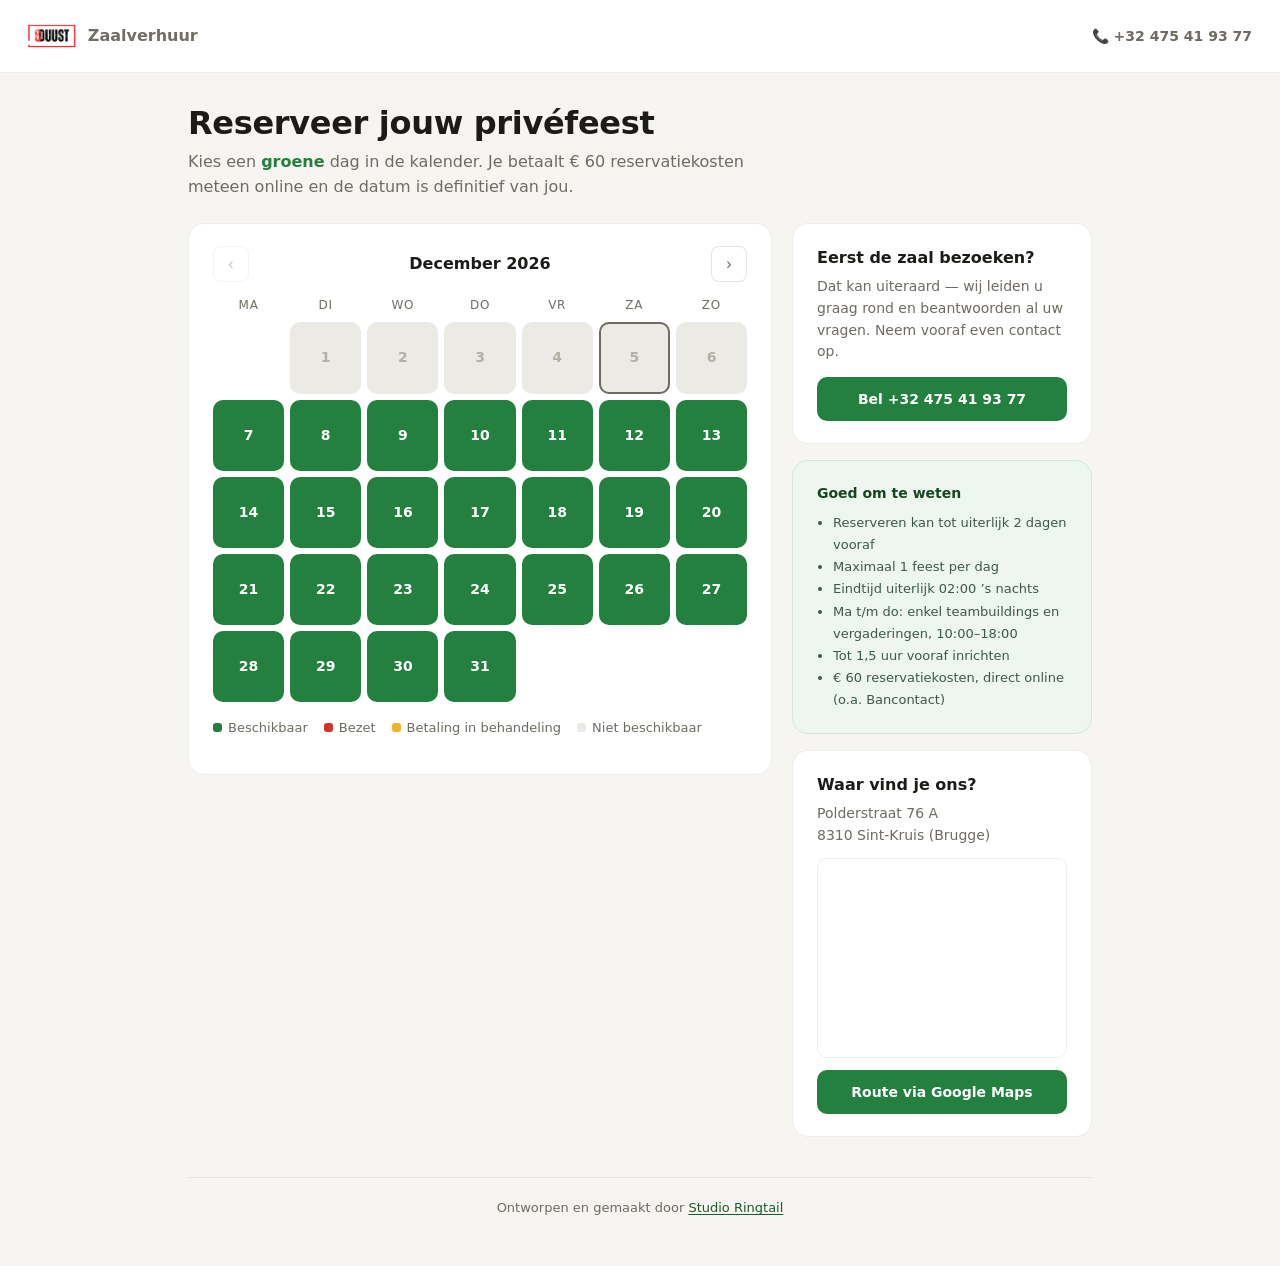
==== commit 4895bed2: "Site-voet met credit toegevoegd Co-Authored-By: Claude Fable 5 <noreply@anthropic.com>" ====
--- a/index.html
+++ b/index.html
@@ -103,6 +103,13 @@
         </section>
       </aside>
     </main>
+
+    <footer class="site-voet">
+      <p>
+        Ontworpen en gemaakt door
+        <a href="https://studioringtail.com" target="_blank" rel="noopener">Studio Ringtail</a>
+      </p>
+    </footer>
   </div>
 
   <dialog id="reserveer-dialoog">
--- a/style.css
+++ b/style.css
@@ -1112,6 +1112,26 @@
   color: var(--grijs-licht);
 }
 
+/* ---------- Site-voet ---------- */
+
+.site-voet {
+  margin-top: 40px;
+  padding-top: 20px;
+  border-top: 1px solid var(--rand);
+  text-align: center;
+}
+.site-voet p {
+  margin: 0;
+  font-size: var(--tekst-klein);
+  color: var(--grijs);
+}
+.site-voet a {
+  color: var(--groen-donker);
+  text-decoration: underline;
+  text-underline-offset: 2px;
+}
+.site-voet a:hover { color: var(--groen-diep); }
+
 /* ---------- Micro-animaties: knoppen en aanraakfeedback ---------- */
 
 /* Alle knopachtige elementen krijgen dezelfde vloeiende kleurovergang en
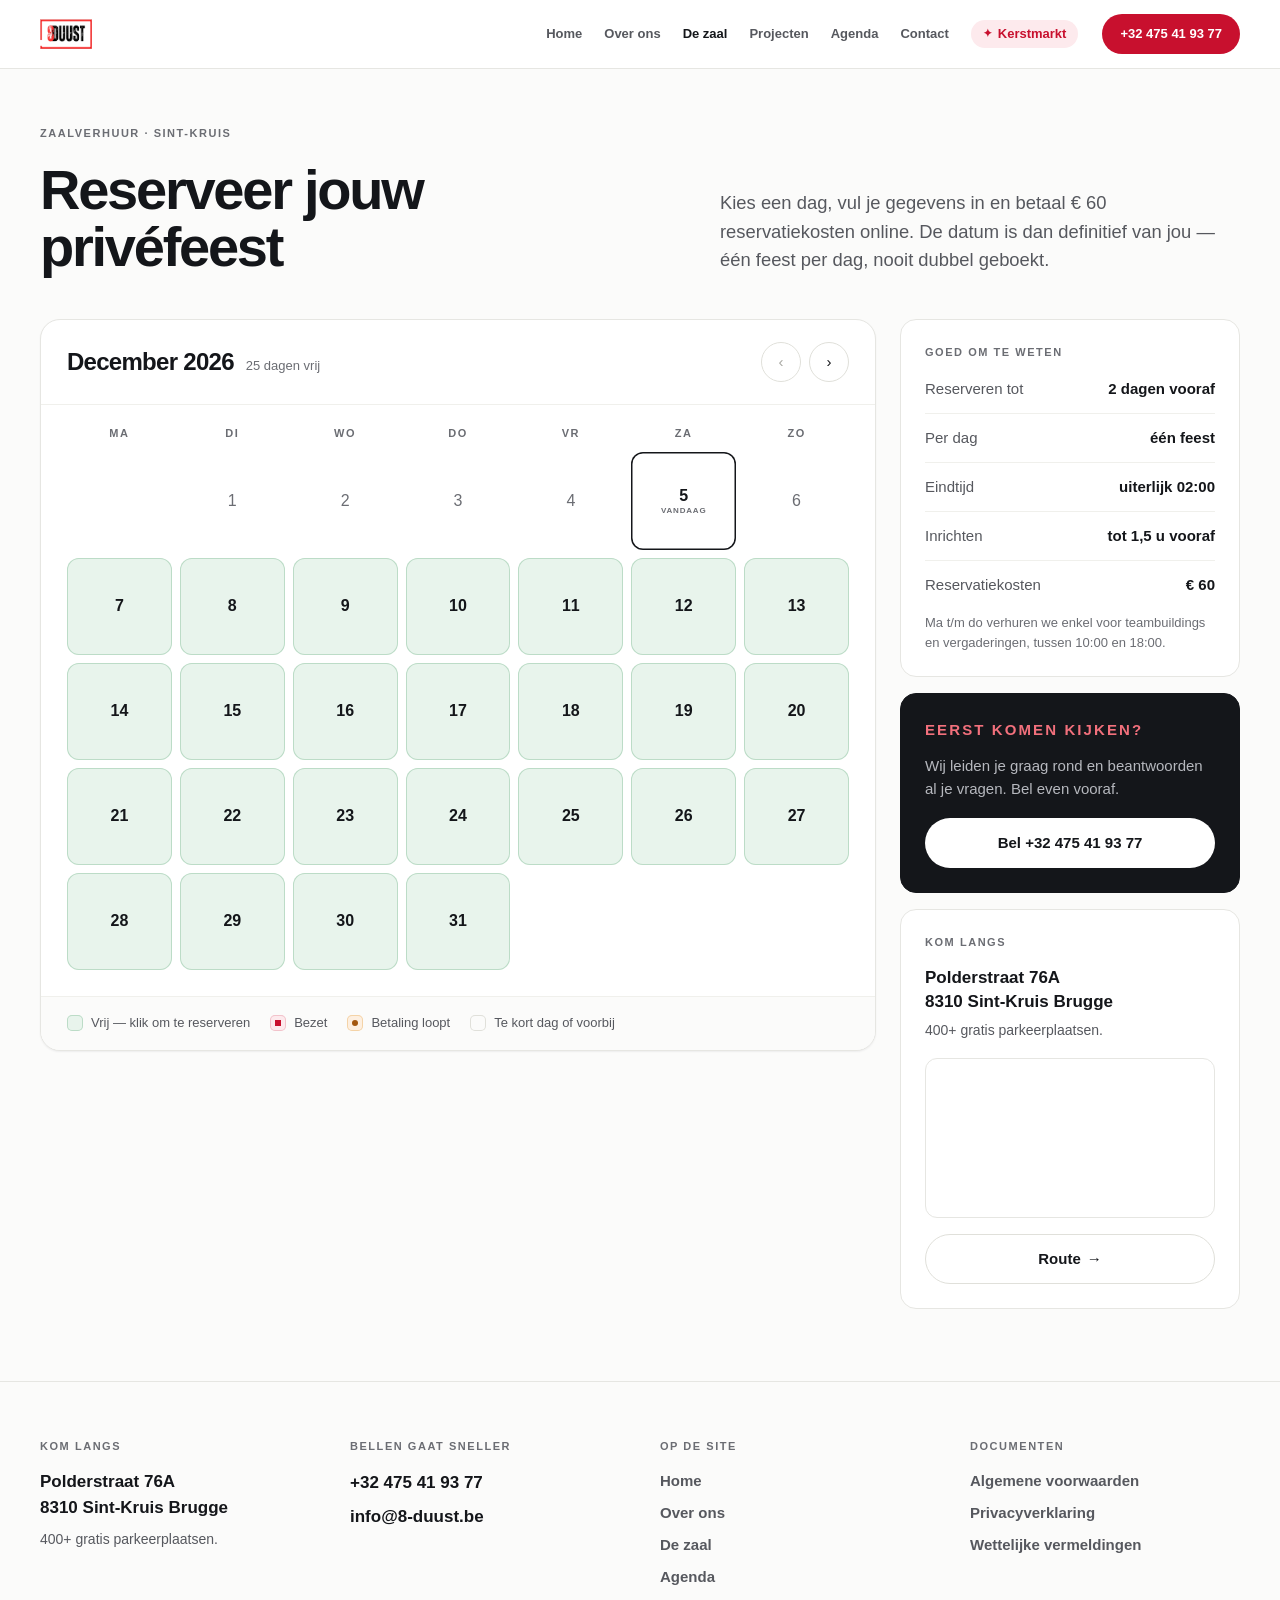
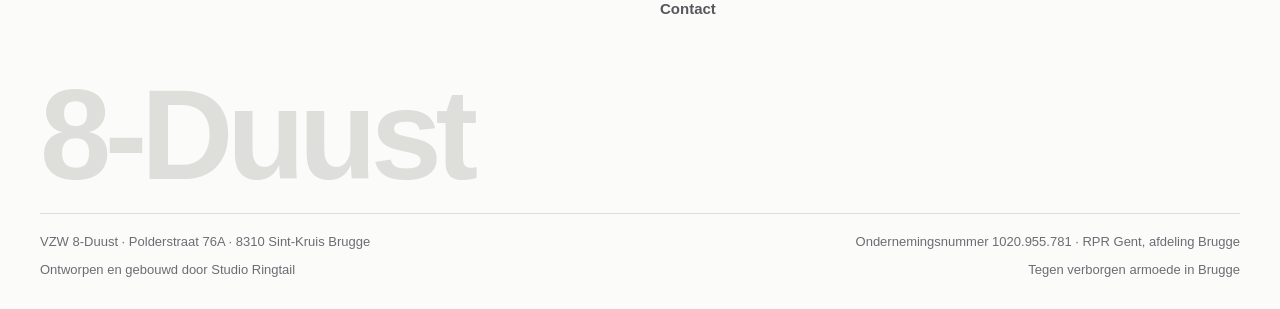
==== commit 46b2c687: "Nieuw ontwerp in de huisstijl van 8-Duust en reserveren in drie stappen Kop en voet van 8-duust.be, " ====
--- a/index.html
+++ b/index.html
@@ -15,133 +15,192 @@
     img-src 'self';
     connect-src 'self' https://mbvvqdvsspersyjzuyqi.supabase.co wss://mbvvqdvsspersyjzuyqi.supabase.co https://challenges.cloudflare.com;
     object-src 'none'; base-uri 'self'; form-action 'self'">
-  <title>Reserveer jouw privéfeest – 8-duust</title>
+  <title>Reserveer jouw privéfeest – 8-Duust</title>
   <link rel="icon" type="image/webp" href="assets/duust-logo.webp">
   <link rel="preconnect" href="https://fonts.googleapis.com">
   <link rel="preconnect" href="https://fonts.gstatic.com" crossorigin>
-  <link href="https://fonts.googleapis.com/css2?family=Instrument+Sans:wght@400;500;600;700&display=swap" rel="stylesheet">
+  <link href="https://fonts.googleapis.com/css2?family=Schibsted+Grotesk:wght@400;500;600;700;800;900&display=swap" rel="stylesheet">
   <link rel="stylesheet" href="style.css">
 </head>
 <body>
-  <header class="topbalk">
-    <div class="topbalk-links">
-      <img src="assets/duust-logo.webp" alt="8-duust">
-      <span class="topbalk-label">Zaalverhuur</span>
+  <!-- Kop zoals op 8-duust.be -->
+  <header class="site-kop">
+    <div class="site-kop-inhoud">
+      <a class="site-logo" href="https://www.8-duust.be">
+        <img src="assets/8duust-logo.webp" alt="8-Duust">
+      </a>
+      <nav class="site-nav" aria-label="Hoofdnavigatie">
+        <a href="https://www.8-duust.be">Home</a>
+        <a href="https://www.8-duust.be/over-ons">Over ons</a>
+        <a href="https://www.8-duust.be/de-zaal" class="actief">De zaal</a>
+        <a href="https://www.8-duust.be/projecten">Projecten</a>
+        <a href="https://www.8-duust.be/agenda">Agenda</a>
+        <a href="https://www.8-duust.be/contact">Contact</a>
+        <a href="https://www.8-duust.be/kerstmarkt-sijsele" class="nav-pil"><span aria-hidden="true">✦</span>Kerstmarkt</a>
+      </nav>
+      <a class="knop-bel" href="tel:+32475419377">+32 475 41 93 77</a>
     </div>
-    <a class="topbalk-telefoon" href="tel:+32475419377">📞 +32 475 41 93 77</a>
   </header>
 
   <div class="pagina">
     <div id="modus-banner" class="banner verborgen"></div>
     <div id="fout-banner" class="banner banner-fout verborgen"></div>
 
-    <h1>Reserveer jouw privéfeest</h1>
-    <p class="intro">
-      Kies een <strong class="groen">groene</strong> dag in de kalender.
-      Je betaalt € 60 reservatiekosten meteen online en de datum is
-      definitief van jou.
-    </p>
+    <div class="titelblok">
+      <div>
+        <p class="label-klein">Zaalverhuur · Sint-Kruis</p>
+        <h1>Reserveer jouw privéfeest</h1>
+      </div>
+      <p class="intro">
+        Kies een dag, vul je gegevens in en betaal € 60 reservatiekosten
+        online. De datum is dan definitief van jou — één feest per dag,
+        nooit dubbel geboekt.
+      </p>
+    </div>
 
     <main class="indeling">
       <section class="kaart kalender-sectie">
         <div class="kalender-kop">
-          <button id="vorige-maand" type="button" aria-label="Vorige maand">‹</button>
-          <h2 id="maand-titel"></h2>
-          <button id="volgende-maand" type="button" aria-label="Volgende maand">›</button>
-        </div>
-
-        <div class="weekdagen">
-          <div>ma</div><div>di</div><div>wo</div><div>do</div><div>vr</div><div>za</div><div>zo</div>
-        </div>
-        <div id="kalender" class="kalender"></div>
-
-        <div class="legenda">
-          <span><span class="legenda-blok beschikbaar"></span> Beschikbaar</span>
-          <span><span class="legenda-blok bezet"></span> Bezet</span>
-          <span><span class="legenda-blok in-afwachting"></span> Betaling in behandeling</span>
-          <span><span class="legenda-blok niet-beschikbaar"></span> Niet beschikbaar</span>
-        </div>
-        <p id="live-status" class="live-status"></p>
+          <div class="kalender-titel">
+            <h2 id="maand-titel"></h2>
+            <span id="kalender-vrij" class="kalender-vrij"></span>
+          </div>
+          <div class="kalender-knoppen">
+            <button id="vorige-maand" type="button" aria-label="Vorige maand">‹</button>
+            <button id="volgende-maand" type="button" aria-label="Volgende maand">›</button>
+          </div>
+        </div>
+
+        <div class="kalender-body">
+          <div class="weekdagen">
+            <div>ma</div><div>di</div><div>wo</div><div>do</div><div>vr</div><div>za</div><div>zo</div>
+          </div>
+          <div id="kalender" class="kalender"></div>
+        </div>
+
+        <div class="kalender-voet">
+          <div class="legenda">
+            <span><span class="legenda-blok beschikbaar" aria-hidden="true"></span>Vrij — klik om te reserveren</span>
+            <span><span class="legenda-blok bezet" aria-hidden="true"><span class="dag-marker"></span></span>Bezet</span>
+            <span><span class="legenda-blok in-afwachting" aria-hidden="true"><span class="dag-marker"></span></span>Betaling loopt</span>
+            <span><span class="legenda-blok niet-beschikbaar" aria-hidden="true"></span>Te kort dag of voorbij</span>
+          </div>
+          <p id="live-status" class="live-status"></p>
+        </div>
       </section>
 
       <aside class="zijkolom">
-        <section class="kaart bezoek-kaart">
-          <h2>Eerst de zaal bezoeken?</h2>
-          <p>
-            Dat kan uiteraard — wij leiden u graag rond en beantwoorden al
-            uw vragen. Neem vooraf even contact op.
+        <section class="kaart info-kaart">
+          <p class="label-klein">Goed om te weten</p>
+          <div class="info-rijen">
+            <div class="info-rij"><span>Reserveren tot</span><span>2 dagen vooraf</span></div>
+            <div class="info-rij"><span>Per dag</span><span>één feest</span></div>
+            <div class="info-rij"><span>Eindtijd</span><span>uiterlijk 02:00</span></div>
+            <div class="info-rij"><span>Inrichten</span><span>tot 1,5 u vooraf</span></div>
+            <div class="info-rij"><span>Reservatiekosten</span><span>€ 60</span></div>
+          </div>
+          <p class="info-voet">
+            Ma t/m do verhuren we enkel voor teambuildings en vergaderingen,
+            tussen 10:00 en 18:00.
           </p>
-          <a class="knop-groen" href="tel:+32475419377">Bel +32 475 41 93 77</a>
         </section>
 
-        <section class="kaart info-kaart">
-          <h2>Goed om te weten</h2>
-          <ul>
-            <li>Reserveren kan tot uiterlijk 2 dagen vooraf</li>
-            <li>Maximaal 1 feest per dag</li>
-            <li>Eindtijd uiterlijk 02:00 &rsquo;s nachts</li>
-            <li>Ma t/m do: enkel teambuildings en vergaderingen, 10:00&ndash;18:00</li>
-            <li>Tot 1,5 uur vooraf inrichten</li>
-            <li>€ 60 reservatiekosten, direct online (o.a. Bancontact)</li>
-          </ul>
+        <section class="kaart kaart-donker bezoek-kaart">
+          <p class="label-klein">Eerst komen kijken?</p>
+          <p>Wij leiden je graag rond en beantwoorden al je vragen. Bel even vooraf.</p>
+          <a class="knop-wit" href="tel:+32475419377">Bel +32 475 41 93 77</a>
         </section>
 
         <section class="kaart locatie-kaart">
-          <h2>Waar vind je ons?</h2>
-          <p class="locatie-adres">Polderstraat 76 A<br>8310 Sint-Kruis (Brugge)</p>
+          <p class="label-klein">Kom langs</p>
+          <p class="locatie-adres">Polderstraat 76A<br>8310 Sint-Kruis Brugge</p>
+          <p class="locatie-parking">400+ gratis parkeerplaatsen.</p>
           <iframe
             class="locatie-kaartje"
             src="https://www.google.com/maps?q=Polderstraat%2076A%2C%208310%20Sint-Kruis%2C%20Brugge&hl=nl&output=embed"
-            title="Kaart: Polderstraat 76 A, 8310 Sint-Kruis (Brugge)"
+            title="Kaart: Polderstraat 76A, 8310 Sint-Kruis (Brugge)"
             loading="lazy"
             referrerpolicy="no-referrer-when-downgrade"
             allowfullscreen></iframe>
-          <a class="knop-groen" target="_blank" rel="noopener"
+          <a class="knop-rand" target="_blank" rel="noopener"
              href="https://www.google.com/maps/search/?api=1&query=Polderstraat%2076A%2C%208310%20Sint-Kruis%2C%20Brugge">
-            Route via Google Maps
+            Route <span aria-hidden="true">→</span>
           </a>
         </section>
       </aside>
     </main>
-
-    <footer class="site-voet">
-      <p>
-        Ontworpen en gemaakt door
-        <a href="https://studioringtail.com" target="_blank" rel="noopener">Studio Ringtail</a>
-      </p>
-    </footer>
   </div>
 
+  <!-- Voet zoals op 8-duust.be -->
+  <footer class="site-voet">
+    <div class="site-voet-inhoud">
+      <div class="voet-kolommen">
+        <div>
+          <p class="label-klein">Kom langs</p>
+          <p class="voet-adres">Polderstraat 76A<br>8310 Sint-Kruis Brugge</p>
+          <p class="voet-parking">400+ gratis parkeerplaatsen.</p>
+        </div>
+        <div>
+          <p class="label-klein">Bellen gaat sneller</p>
+          <div class="voet-links voet-contact">
+            <a href="tel:+32475419377">+32 475 41 93 77</a>
+            <a href="mailto:info@8-duust.be">info@8-duust.be</a>
+          </div>
+        </div>
+        <div>
+          <p class="label-klein">Op de site</p>
+          <div class="voet-links">
+            <a href="https://www.8-duust.be">Home</a>
+            <a href="https://www.8-duust.be/over-ons">Over ons</a>
+            <a href="https://www.8-duust.be/de-zaal">De zaal</a>
+            <a href="https://www.8-duust.be/agenda">Agenda</a>
+            <a href="https://www.8-duust.be/contact">Contact</a>
+          </div>
+        </div>
+        <div>
+          <p class="label-klein">Documenten</p>
+          <div class="voet-links">
+            <a href="https://www.8-duust.be/algemene-voorwaarden">Algemene voorwaarden</a>
+            <a href="https://www.8-duust.be/privacy">Privacyverklaring</a>
+            <a href="https://www.8-duust.be/wettelijke-vermeldingen">Wettelijke vermeldingen</a>
+          </div>
+        </div>
+      </div>
+
+      <div class="voet-woord" aria-hidden="true">8-Duust</div>
+
+      <div class="voet-onder">
+        <div class="voet-onder-rij">
+          <span>VZW 8-Duust · Polderstraat 76A · 8310 Sint-Kruis Brugge</span>
+          <span>Ondernemingsnummer 1020.955.781 · RPR Gent, afdeling Brugge</span>
+        </div>
+        <div class="voet-onder-rij">
+          <a href="https://www.studioringtail.com" target="_blank" rel="noreferrer">Ontworpen en gebouwd door Studio Ringtail</a>
+          <span>Tegen verborgen armoede in Brugge</span>
+        </div>
+      </div>
+    </div>
+  </footer>
+
+  <!-- Reserveren in drie stappen: wanneer → jouw gegevens → extra's en
+       betalen. Alle velden zitten in één formulier; app.js toont per stap
+       één blok en controleert de velden van die stap vóór het doorgaan. -->
   <dialog id="reserveer-dialoog">
-    <form id="reserveer-formulier" method="dialog">
+    <form id="reserveer-formulier" method="dialog" novalidate>
       <div class="dialoog-kop">
         <div>
-          <div class="dialoog-sublabel">Reservering voor</div>
-          <div class="dialoog-titel" id="dialoog-datum"></div>
+          <p class="label-klein" id="dialoog-sublabel">Stap 1 van 3 · Wanneer</p>
+          <h2 class="dialoog-titel" id="dialoog-datum"></h2>
         </div>
         <button type="button" id="sluit-knop" class="dialoog-sluit" aria-label="Sluiten">✕</button>
       </div>
 
-      <div class="dialoog-body">
-        <div class="veld-rij">
-          <div class="veld">
-            <label for="naam">Naam en voornaam *</label>
-            <input type="text" id="naam" name="naam" required maxlength="100"
-                   placeholder="bv. Peeters Jan">
-          </div>
-          <div class="veld">
-            <label for="telefoon">Telefoonnummer *</label>
-            <input type="tel" id="telefoon" name="telefoon" required maxlength="30"
-                   placeholder="bv. 0470 12 34 56">
-          </div>
-        </div>
-
-        <div class="veld">
-          <label for="email">E-mailadres *</label>
-          <input type="email" id="email" name="email" required maxlength="200"
-                 placeholder="bv. jan.peeters@gmail.com">
-        </div>
-
+      <div class="stappen-balk" aria-hidden="true">
+        <span class="klaar"></span><span></span><span></span>
+      </div>
+
+      <!-- Stap 1 · Wanneer -->
+      <div class="stap" id="stap-1" data-stap="1">
         <p id="weekdag-info" class="weekdag-info verborgen">
           Op maandag t/m donderdag verhuren we enkel voor teambuildings en
           vergaderingen, tussen 10:00 en 18:00, zonder muziek (vanaf 15 personen).
@@ -149,9 +208,32 @@
 
         <div class="veld-rij">
           <div class="veld">
-            <label id="type-feest-label" for="type-feest">Type feest *</label>
+            <label for="start-tijd">Starttijd</label>
+            <select id="start-tijd" name="startTijd" required></select>
+          </div>
+          <div class="veld">
+            <label for="eind-tijd">Eindtijd</label>
+            <select id="eind-tijd" name="eindTijd" required></select>
+            <small id="eind-tijd-hint">Uiterlijk 02:00 &rsquo;s nachts</small>
+          </div>
+        </div>
+
+        <div class="veld">
+          <span class="veld-label" id="opbouw-label">Hoe vroeg wil je inrichten?</span>
+          <div class="keuze-pillen pil-rij" role="radiogroup" aria-labelledby="opbouw-label">
+            <label class="pil"><input type="radio" name="opbouwMinuten" value="0"> Niet eerder</label>
+            <label class="pil"><input type="radio" name="opbouwMinuten" value="30"> 30 min</label>
+            <label class="pil"><input type="radio" name="opbouwMinuten" value="60"> 1 uur</label>
+            <label class="pil"><input type="radio" name="opbouwMinuten" value="90" checked> 1,5 uur</label>
+          </div>
+          <small id="opbouw-hint"></small>
+        </div>
+
+        <div class="veld-rij">
+          <div class="veld">
+            <label id="type-feest-label" for="type-feest">Type feest</label>
             <input type="text" id="type-feest" name="typeFeest" required maxlength="100"
-                   placeholder="bv. lentefeest" autocomplete="off">
+                   placeholder="bv. communie" autocomplete="off">
             <select id="type-feest-weekdag" name="typeFeestWeekdag" required hidden disabled>
               <option value="" disabled selected>Kies een optie</option>
               <option value="teambuilding">Teambuilding</option>
@@ -159,115 +241,131 @@
             </select>
           </div>
           <div class="veld">
-            <label for="aantal-personen">Aantal personen *</label>
+            <label for="aantal-personen">Aantal personen</label>
             <input type="number" id="aantal-personen" name="aantalPersonen" min="25" max="500" required
                    placeholder="bv. 50">
             <small id="aantal-personen-hint">Vanaf 25 personen</small>
           </div>
         </div>
+      </div>
+
+      <!-- Stap 2 · Jouw gegevens -->
+      <div class="stap" id="stap-2" data-stap="2" hidden>
+        <div class="veld">
+          <label for="naam">Naam en voornaam *</label>
+          <input type="text" id="naam" name="naam" required maxlength="100"
+                 placeholder="bv. Peeters Jan" autocomplete="name">
+        </div>
 
         <div class="veld-rij">
           <div class="veld">
-            <label for="start-tijd">Starttijd feest *</label>
-            <select id="start-tijd" name="startTijd" required></select>
-          </div>
-          <div class="veld">
-            <label for="eind-tijd">Eindtijd feest *</label>
-            <select id="eind-tijd" name="eindTijd" required></select>
-            <small id="eind-tijd-hint">Uiterlijk 02:00 &rsquo;s nachts</small>
+            <label for="telefoon">Telefoonnummer *</label>
+            <input type="tel" id="telefoon" name="telefoon" required maxlength="30"
+                   placeholder="bv. 0470 12 34 56" autocomplete="tel">
+            <small>We zetten de spaties zelf op de juiste plaats.</small>
+          </div>
+          <div class="veld">
+            <label for="email">E-mailadres *</label>
+            <input type="email" id="email" name="email" required maxlength="200"
+                   placeholder="bv. jan.peeters@gmail.com" autocomplete="email">
+            <small>Hierop komt de bevestiging.</small>
           </div>
         </div>
 
         <div class="veld">
-          <label for="opbouw">Hoe vroeg wil je komen om in te richten?</label>
-          <select id="opbouw" name="opbouwMinuten">
-            <option value="0">Niet eerder (vanaf de starttijd)</option>
-            <option value="30">30 minuten eerder</option>
-            <option value="60">1 uur eerder</option>
-            <option value="90" selected>1,5 uur eerder (maximum)</option>
-          </select>
-          <small id="opbouw-hint"></small>
-        </div>
-
-        <div class="veld">
-          <label for="opmerkingen">Opmerkingen (optioneel)</label>
-          <textarea id="opmerkingen" name="opmerkingen" rows="2" maxlength="1000"></textarea>
-        </div>
-
+          <label for="opmerkingen">Opmerkingen <span>(optioneel)</span></label>
+          <textarea id="opmerkingen" name="opmerkingen" rows="3" maxlength="1000"
+                    placeholder="Iets wat we moeten weten?"></textarea>
+        </div>
+
+        <p class="veld-uitleg">
+          We gebruiken je gegevens enkel om deze reservering te regelen.
+          Bezoekers van de site zien nooit wie er geboekt heeft.
+        </p>
+      </div>
+
+      <!-- Stap 3 · Extra's en betalen -->
+      <div class="stap stap-extras" id="stap-3" data-stap="3" hidden>
         <fieldset class="extra-opties">
-          <div class="extra-kop">Extra opties <span>(optioneel)</span></div>
-
-          <div class="extra-sectie">
-            <span class="extra-vraag">Foodtruck van de vzw ("de Dikke Mier")?</span>
-            <div class="keuze-pillen">
-              <label class="pil"><input type="radio" name="foodtruckVzw" value="ja"> Ja</label>
-              <label class="pil"><input type="radio" name="foodtruckVzw" value="nee" checked> Nee</label>
+          <legend class="verborgen">Extra opties</legend>
+
+          <div class="extra-kaart" id="foodtruck-kaart">
+            <div class="extra-rij">
+              <div>
+                <div class="extra-naam">Foodtruck van de vzw</div>
+                <div class="extra-uitleg">&ldquo;De Dikke Mier&rdquo; — frietjes, hamburger of pita</div>
+              </div>
+              <div class="keuze-pillen">
+                <label class="pil pil-kort"><input type="radio" name="foodtruckVzw" value="ja"> Ja</label>
+                <label class="pil pil-kort"><input type="radio" name="foodtruckVzw" value="nee" checked> Nee</label>
+              </div>
             </div>
             <div class="extra-detail ingeklapt" data-toon-bij="foodtruckVzw=ja">
               <div class="klap-inhoud">
                 <div class="gerecht-rij">
-                  <label for="ft-frikandel">Frietjes met frikandel en saus — € 7,00 p.p.</label>
+                  <label for="ft-frikandel">Frietjes met frikandel en saus <span>— € 7 p.p.</span></label>
                   <input type="number" id="ft-frikandel" min="0" max="500" placeholder="0">
                 </div>
                 <div class="gerecht-rij">
-                  <label for="ft-hamburger">Hamburger met frietjes en saus — € 8,00 p.p.</label>
+                  <label for="ft-hamburger">Hamburger met frietjes en saus <span>— € 8 p.p.</span></label>
                   <input type="number" id="ft-hamburger" min="0" max="500" placeholder="0">
                 </div>
                 <div class="gerecht-rij">
-                  <label for="ft-pita">Pita met saus — € 6,00 p.p.</label>
+                  <label for="ft-pita">Pita met saus <span>— € 6 p.p.</span></label>
                   <input type="number" id="ft-pita" min="0" max="500" placeholder="0">
                 </div>
-                <small>Vul per gerecht het aantal personen in.</small>
-                <br>
-                <small>De frietjes en hamburgers zijn à volonté!</small>
+                <p>Vul per gerecht het aantal personen in. De frietjes en hamburgers zijn à volonté.</p>
               </div>
             </div>
           </div>
 
-          <div class="extra-sectie">
-            <span class="extra-vraag">Regel je zelf een foodtruck?</span>
-            <div class="keuze-pillen">
-              <label class="pil"><input type="radio" name="eigenFoodtruck" value="ja"> Ja</label>
-              <label class="pil"><input type="radio" name="eigenFoodtruck" value="nee" checked> Nee</label>
+          <div class="extra-kaart">
+            <div class="extra-rij">
+              <div>
+                <div class="extra-naam">Eigen foodtruck</div>
+                <div class="extra-uitleg">Forfait € 25 voor stroom, water, kabels en afval</div>
+              </div>
+              <div class="keuze-pillen">
+                <label class="pil pil-kort"><input type="radio" name="eigenFoodtruck" value="ja"> Ja</label>
+                <label class="pil pil-kort"><input type="radio" name="eigenFoodtruck" value="nee" checked> Nee</label>
+              </div>
             </div>
-            <div class="extra-detail ingeklapt" data-toon-bij="eigenFoodtruck=ja">
-              <div class="klap-inhoud">
-                Forfait <strong>€ 25,00</strong> voor elektriciteit, water, kabels en
-                afvalverwerking — wordt bij het totaal geteld.
+          </div>
+
+          <div class="extra-kaart">
+            <div class="extra-rij">
+              <div>
+                <div class="extra-naam">Eigen BBQ</div>
+                <div class="extra-uitleg">Breng je zelf een BBQ mee?</div>
+              </div>
+              <div class="keuze-pillen">
+                <label class="pil pil-kort"><input type="radio" name="bbq" value="ja"> Ja</label>
+                <label class="pil pil-kort"><input type="radio" name="bbq" value="nee" checked> Nee</label>
               </div>
             </div>
           </div>
 
-          <div class="extra-sectie">
-            <span class="extra-vraag">Breng je zelf een BBQ mee?</span>
-            <div class="keuze-pillen">
-              <label class="pil"><input type="radio" name="bbq" value="ja"> Ja</label>
-              <label class="pil"><input type="radio" name="bbq" value="nee" checked> Nee</label>
+          <div class="extra-kaart extra-kaart-kolom" id="muziek-sectie">
+            <div class="extra-naam" id="muziek-label">Muziek</div>
+            <div class="keuze-pillen pil-rij" role="radiogroup" aria-labelledby="muziek-label">
+              <label class="pil"><input type="radio" name="muziek" value="eigenDj"> Eigen DJ</label>
+              <label class="pil"><input type="radio" name="muziek" value="spotify"> Eigen Spotify-playlist</label>
+              <label class="pil"><input type="radio" name="muziek" value="bar" checked> De bar verzorgt de muziek</label>
             </div>
           </div>
-
-          <div class="extra-sectie" id="muziek-sectie">
-            <span class="extra-vraag">Muziek</span>
-            <div class="keuze-kolom">
-              <label><input type="radio" name="muziek" value="eigenDj"> Eigen DJ (voorziet zelf alle materiaal)</label>
-              <label><input type="radio" name="muziek" value="spotify"> Eigen Spotify-playlist</label>
-              <label><input type="radio" name="muziek" value="bar" checked> De bar verzorgt de muziek</label>
-            </div>
-          </div>
-
         </fieldset>
 
         <div class="prijs-info">
+          <p class="label-klein">Je betaalt nu</p>
           <div id="prijs-regels"></div>
           <div class="prijs-totaal-rij">
             <span>Totaal</span>
             <strong id="prijs-totaal">€ 60</strong>
           </div>
           <p>
-            Direct online te betalen (o.a. Bancontact). De € 60 reservatiekosten
-            worden <strong>niet terugbetaald</strong>, behalve als de organisatie
-            zelf annuleert. De datum blijft 30 minuten voor jou vast terwijl je
-            betaalt.
+            Bancontact of kaart, via Mollie. De € 60 reservatiekosten worden
+            <strong>niet terugbetaald</strong>, behalve als de organisatie zelf
+            annuleert. De datum blijft 30 minuten voor jou vast terwijl je betaalt.
           </p>
         </div>
 
@@ -275,8 +373,7 @@
           <input type="checkbox" id="akkoord" required>
           <span>
             Ik ga akkoord met het totaalbedrag en begrijp dat de € 60
-            reservatiekosten niet worden terugbetaald (behalve bij annulering
-            door de organisatie). *
+            reservatiekosten niet worden terugbetaald.
           </span>
         </label>
 
@@ -285,22 +382,54 @@
           <span>
             Ik heb de <a href="https://www.8-duust.be/algemene-voorwaarden"
             target="_blank" rel="noopener">algemene voorwaarden</a> gelezen en
-            goedgekeurd. *
+            goedgekeurd.
           </span>
         </label>
 
         <!-- Cloudflare Turnstile (anti-bot); blijft leeg zolang er geen
              turnstileSiteKey in supabase-config.js staat. -->
         <div id="turnstile-houder" class="verborgen"></div>
-
-        <p id="formulier-fout" class="formulier-fout verborgen"></p>
-
+      </div>
+
+      <div class="stap" id="stap-fout-houder" hidden>
+        <p id="formulier-fout" class="formulier-fout"></p>
+      </div>
+
+      <!-- Voet: lopend totaal en de knoppen van de huidige stap. -->
+      <div class="dialoog-voet" id="dialoog-voet">
+        <div id="voet-totaal-blok">
+          <p class="label-klein">Nu te betalen</p>
+          <div class="voet-bedrag" id="voet-totaal">€ 60</div>
+        </div>
         <div class="dialoog-knoppen">
-          <button type="button" id="annuleer-knop">Annuleren</button>
-          <button type="submit" id="bevestig-knop" class="primair">Reserveren en € 60 betalen</button>
+          <button type="button" id="terug-knop" class="knop-rand">Terug</button>
+          <button type="button" id="annuleer-knop" class="knop-rand">Annuleren</button>
+          <button type="button" id="verder-knop" class="knop-rood">Verder naar je gegevens</button>
+          <button type="submit" id="bevestig-knop" class="knop-rood breed verborgen">Reserveren en € 60 betalen</button>
         </div>
       </div>
     </form>
+  </dialog>
+
+  <!-- Statusdialoog na terugkeer van de Mollie-betaalpagina. Opent meteen
+       met "we controleren je betaling" en slaat daarna om naar het resultaat
+       (gelukt / nog in verwerking / niet afgerond). Inhoud wordt per status
+       gezet in app.js (toonBetalingsDialoog). -->
+  <dialog id="betaling-dialoog" class="betaling-dialoog">
+    <div class="betaling-body">
+      <p class="label-klein" id="betaling-sublabel"></p>
+      <h2 class="betaling-titel" id="betaling-titel"></h2>
+      <p class="betaling-tekst" id="betaling-tekst"></p>
+      <div id="betaling-wacht" class="betaling-wacht verborgen">
+        <span class="betaling-spinner" aria-hidden="true"></span>
+        <span>Even geduld, dit duurt meestal maar een paar seconden.</span>
+      </div>
+      <div id="betaling-details" class="betaling-details"></div>
+    </div>
+    <div class="betaling-knoppen" id="betaling-knoppen">
+      <button type="button" id="betaling-ok-knop" class="knop-rood">Terug naar de kalender</button>
+      <a id="betaling-bel-knop" class="knop-rand verborgen" href="tel:+32475419377">Bel ons</a>
+    </div>
   </dialog>
 
   <div id="toast" class="toast toast-verborgen"></div>
--- a/style.css
+++ b/style.css
@@ -1,161 +1,204 @@
-/* Ontwerp 1a — "Kalm & professioneel". Kleuren en maten komen uit het
-   handoff-bestand van Claude Design (Ontwerp 1a.dc.html).
-   Aangepast na design-review: donkerder groen en grijs voor WCAG AA-contrast,
-   en vaste tokens voor tekstgroottes en hoekradius. */
+/* Huisstijl 8-Duust. Kleuren, maten en teksten komen uit het handoff-bestand
+   van Claude Design (Reservatiesite - 8-Duust.dc.html), dat op zijn beurt de
+   tokens van 8-duust.be overneemt: Schibsted Grotesk, merkrood #c8102e en
+   een bijna-zwarte inkt. Alleen vrije dagen dragen kleur; bezet en "betaling
+   loopt" zijn lichte wassingen met een vormmarkering, zodat de staten ook
+   zonder kleurzicht uit elkaar te houden zijn. */
 
 :root {
-  --bg: #f6f5f2;
+  --bg: #fbfbfa;
   --kaart: #fff;
-  --inkt: #1c1b18;
-  --grijs: #6f6b63;
-  --grijs-licht: #726e65;
-  --rand: rgba(0, 0, 0, 0.07);
-  --rand-invoer: rgba(0, 0, 0, 0.15);
-  --rand-knop: rgba(0, 0, 0, 0.12);
-  --groen: #23803e;
-  --groen-donker: #1a5c2d;
-  --groen-diep: #15481f;
-  --groen-tekst: #3d5a47;
-  --groen-bg: #eef6f0;
-  --groen-rand: #d3e8da;
-  --rood: #d0342c;
-  --geel: #f0b429;
-  --geel-tekst: #4a3403;
-  --dag-vrij: #eceae4;
-  --dag-vrij-tekst: #b3afa5;
-  --zacht: #faf9f6;
+  --inkt: #14161a;
+  --inkt-zacht: #56585e;
+  --grijs: #6b6d73;
+  --grijs-licht: #9a9ca2;
+  --grijs-blok: #a8a8a2;
+  --rand: #e6e6e2;
+  --rand-zacht: #f0f0ec;
+  --rand-knop: #e0e0da;
+  --zacht: #f7f7f4;
+  --zacht-diep: #f1f1ed;
+  --rood: #c8102e;
+  --rood-licht: #f2707c;
+  --rood-was: #fdeaed;
+  --rood-rand: #f2c3cb;
+  --groen: #1c6b3f;
+  --groen-was: #e8f4ec;
+  --groen-rand: #bcdcc7;
+  --amber: #a3560c;
+  --amber-was: #fdefe0;
+  --amber-rand: #f4d3a7;
+  --donker: #14161a;
+  --donker-kaart: #1c1f25;
+  --donker-veld: #23262d;
+  --donker-tekst: #b6b8be;
+  --donker-rand: rgba(255, 255, 255, 0.16);
+  --footer-woord: #dededa;
 
   /* Tekstgroottes: één vaste schaal voor de hele site. */
-  --tekst-mini: 12px;
-  --tekst-klein: 13px;
-  --tekst-basis: 14px;
-  --tekst-groot: 16px;
-  --tekst-titel: 20px;
-  --tekst-cijfer: 28px;
-  --tekst-kop: 32px;
-
-  /* Hoekradius: drie vaste stappen. */
-  --radius-klein: 8px;
-  --radius: 10px;
+  --tekst-label: 0.688rem;
+  --tekst-mini: 0.75rem;
+  --tekst-klein: 0.8125rem;
+  --tekst-basis: 0.875rem;
+  --tekst-veld: 0.9375rem;
+  --tekst-groot: 1.0625rem;
+  --tekst-intro: 1.15rem;
+  --tekst-titel: 1.25rem;
+  --tekst-maand: 1.5rem;
+  --tekst-dialoog: 1.75rem;
+  --tekst-cijfer: 2.75rem;
+  --tekst-kop: 3.5rem;
+
+  /* Hoekradius. */
+  --radius-klein: 10px;
+  --radius: 12px;
   --radius-groot: 16px;
+  --radius-kaart: 20px;
+  --radius-dialoog: 24px;
+  --pil: 999px;
 
   /* Micro-animaties: één gedeelde beweegtaal voor de hele site. */
   --vloeiend: cubic-bezier(0.32, 0.72, 0, 1);
   --duur-kort: 150ms;
   --duur-normaal: 250ms;
   --duur-lang: 320ms;
+
+  --schaduw-kaart: 0 1px 2px rgba(20, 22, 26, 0.06);
+  --schaduw-dialoog: 0 30px 80px -20px rgba(20, 22, 26, 0.5);
+  --focus-ring: 0 0 0 3px rgba(200, 16, 46, 0.18);
 }
 
 * { box-sizing: border-box; }
 
 body {
-  font-family: 'Instrument Sans', system-ui, -apple-system, sans-serif;
+  font-family: 'Schibsted Grotesk', 'Helvetica Neue', Helvetica, Arial, sans-serif;
   margin: 0;
   color: var(--inkt);
   background: var(--bg);
-  font-size: var(--tekst-basis);
-  line-height: 1.5;
+  font-size: 16px;
+  line-height: 1.6;
+  -webkit-font-smoothing: antialiased;
 }
 
 .verborgen { display: none !important; }
 
-a { color: var(--inkt); }
-a:hover { color: #000; }
-
-/* ---------- Topbalk ---------- */
-
-.topbalk {
-  display: flex;
-  align-items: center;
-  justify-content: space-between;
-  gap: 16px;
-  padding: 16px 28px;
+a { color: var(--inkt); text-decoration: none; }
+a:hover { color: var(--rood); }
+
+button { font-family: inherit; }
+
+/* Kleine kopjes in kapitalen: overal hetzelfde "label"-patroon. */
+.label-klein {
+  font-size: var(--tekst-label);
+  font-weight: 700;
+  letter-spacing: 0.14em;
+  text-transform: uppercase;
+  color: var(--grijs);
+  margin: 0;
+}
+
+/* ---------- Kop van 8-duust.be ---------- */
+
+.site-kop {
+  border-bottom: 1px solid var(--rand);
   background: var(--kaart);
-  border-bottom: 1px solid var(--rand);
-}
-.topbalk-links {
-  display: flex;
-  align-items: center;
-  gap: 12px;
-  min-width: 0;
-}
-.topbalk-links img {
-  height: 40px;
+}
+.site-kop-inhoud {
+  max-width: 1280px;
+  margin: 0 auto;
+  padding: 0 40px;
+  display: flex;
+  min-height: 68px;
+  align-items: center;
+  gap: 24px;
+}
+.site-logo {
+  margin-right: auto;
+  display: flex;
+  align-items: center;
+}
+.site-logo img {
+  display: block;
+  height: 30px;
   width: auto;
-  display: block;
-}
-.topbalk-label {
+}
+.site-nav {
+  display: flex;
+  align-items: center;
+  gap: 22px;
+}
+.site-nav a {
+  font-size: var(--tekst-klein);
   font-weight: 600;
-  font-size: var(--tekst-groot);
-  color: var(--grijs-licht);
-}
-.topbalk-titel {
-  font-weight: 600;
-  font-size: var(--tekst-groot);
-  line-height: 1.2;
-}
-.topbalk-sub {
-  font-size: var(--tekst-mini);
-  color: var(--grijs-licht);
-}
-.topbalk-telefoon {
-  font-size: var(--tekst-basis);
-  font-weight: 600;
-  text-decoration: none;
-  color: var(--grijs);
+  color: var(--inkt-zacht);
+}
+.site-nav a:hover, .site-nav a.actief { color: var(--inkt); }
+.site-nav .nav-pil {
+  display: inline-flex;
+  height: 28px;
+  align-items: center;
+  gap: 6px;
+  border-radius: var(--pil);
+  padding: 0 12px;
+  font-weight: 700;
+  background: var(--rood-was);
+  color: var(--rood);
+}
+.site-nav .nav-pil:hover { color: var(--rood); background: #fbd9df; }
+.site-nav .nav-pil span { font-size: 11px; }
+
+.knop-bel {
+  display: inline-flex;
+  align-items: center;
+  justify-content: center;
+  min-height: 40px;
+  padding: 0 18px;
+  border-radius: var(--pil);
+  background: var(--rood);
+  color: #fff;
+  font-size: var(--tekst-klein);
+  font-weight: 700;
   white-space: nowrap;
 }
-.topbalk-telefoon:hover { color: var(--inkt); }
-
-.beheer-balk {
-  display: flex;
-  align-items: center;
-  gap: 14px;
-  font-size: var(--tekst-klein);
-  color: var(--grijs);
-}
-.beheer-balk button {
-  padding: 7px 14px;
-  border-radius: var(--radius-klein);
-  border: 1px solid var(--rand-knop);
-  background: var(--kaart);
-  font: inherit;
-  font-size: var(--tekst-klein);
-  color: var(--inkt);
-  cursor: pointer;
-}
-.beheer-balk button:hover { border-color: rgba(0, 0, 0, 0.3); }
+.knop-bel:hover { background: #a80d26; color: #fff; }
 
 /* ---------- Pagina-indeling ---------- */
 
 .pagina {
-  max-width: 960px;
+  max-width: 1280px;
   margin: 0 auto;
-  padding: 32px 28px 48px;
-}
-.pagina-breed { max-width: 1160px; }
-
-.pagina h1 {
+  padding: 56px 40px 0;
+}
+
+.titelblok {
+  display: grid;
+  grid-template-columns: minmax(0, 1fr) minmax(0, 32.5rem);
+  gap: 56px;
+  align-items: end;
+}
+.titelblok .label-klein { margin-bottom: 18px; }
+.titelblok h1 {
   font-size: var(--tekst-kop);
-  font-weight: 700;
-  line-height: 1.15;
-  letter-spacing: -0.01em;
-  margin: 0 0 8px;
+  font-weight: 900;
+  letter-spacing: -0.04em;
+  line-height: 1.02;
+  margin: 0;
+  text-wrap: pretty;
 }
 .intro {
-  font-size: var(--tekst-groot);
-  color: var(--grijs);
+  margin: 0;
+  font-size: var(--tekst-intro);
   line-height: 1.55;
-  margin: 0 0 24px;
-  max-width: 560px;
-}
-.intro .groen { color: var(--groen); }
+  color: var(--inkt-zacht);
+  text-wrap: pretty;
+}
 
 .indeling {
   display: grid;
-  grid-template-columns: 1fr 300px;
-  gap: 20px;
+  grid-template-columns: minmax(0, 1fr) 340px;
+  gap: 24px;
   align-items: start;
+  margin-top: 44px;
 }
 .zijkolom {
   display: flex;
@@ -169,70 +212,95 @@
   background: var(--kaart);
   border: 1px solid var(--rand);
   border-radius: var(--radius-groot);
-  padding: 22px 24px;
-}
-.kaart h2 {
+  padding: 24px;
+}
+.kaart-donker {
+  background: var(--donker);
+  color: #fff;
+  border-color: var(--donker);
+}
+.kaart-donker .label-klein { color: var(--rood-licht); }
+.kaart-donker p { color: var(--donker-tekst); }
+
+.info-kaart .label-klein { margin-bottom: 16px; }
+.info-rijen {
+  display: flex;
+  flex-direction: column;
+  gap: 12px;
+}
+.info-rij {
+  display: flex;
+  justify-content: space-between;
+  gap: 16px;
+  font-size: var(--tekst-veld);
+  padding-bottom: 12px;
+  border-bottom: 1px solid var(--rand-zacht);
+}
+.info-rij:last-child { padding-bottom: 0; border-bottom: none; }
+.info-rij span:first-child { color: var(--inkt-zacht); }
+.info-rij span:last-child { font-weight: 700; text-align: right; }
+.info-kaart .info-voet {
+  margin: 16px 0 0;
+  font-size: var(--tekst-klein);
+  line-height: 1.5;
+  color: var(--grijs);
+}
+
+.bezoek-kaart .label-klein { margin-bottom: 12px; }
+.bezoek-kaart p {
+  margin: 0 0 18px;
+  font-size: var(--tekst-veld);
+  line-height: 1.55;
+}
+
+.knop-wit, .knop-rand, .knop-rood, .knop-donker {
+  display: flex;
+  align-items: center;
+  justify-content: center;
+  gap: 6px;
+  width: 100%;
+  min-height: 50px;
+  padding: 0 24px;
+  border-radius: var(--pil);
+  border: none;
+  font: inherit;
+  font-size: var(--tekst-veld);
+  font-weight: 700;
+  cursor: pointer;
+  text-decoration: none;
+}
+.knop-wit { background: #fff; color: var(--inkt); }
+.knop-wit:hover { background: var(--zacht-diep); color: var(--inkt); }
+.knop-rand { background: #fff; color: var(--inkt); border: 1px solid var(--rand-knop); }
+.knop-rand:hover { border-color: var(--inkt); color: var(--inkt); }
+.knop-rood { background: var(--rood); color: #fff; }
+.knop-rood:hover { background: #a80d26; color: #fff; }
+.knop-donker { background: var(--donker); color: #fff; }
+.knop-donker:hover { background: #000; color: #fff; }
+.knop-wit:disabled, .knop-rand:disabled, .knop-rood:disabled, .knop-donker:disabled {
+  opacity: 0.6;
+  cursor: default;
+}
+
+.locatie-kaart .label-klein { margin-bottom: 14px; }
+.locatie-adres {
   margin: 0 0 6px;
   font-size: var(--tekst-groot);
   font-weight: 700;
-}
-.kaart p { color: var(--grijs); }
-
-.bezoek-kaart p {
+  line-height: 1.4;
+}
+.locatie-parking {
+  margin: 0 0 16px;
   font-size: var(--tekst-basis);
-  line-height: 1.55;
-  margin: 0 0 14px;
-}
-
-.knop-groen {
-  display: flex;
-  align-items: center;
-  justify-content: center;
-  gap: 8px;
-  width: 100%;
-  min-height: 44px;
-  border-radius: var(--radius);
-  border: none;
-  background: var(--groen);
-  color: #fff;
-  font: inherit;
-  font-weight: 600;
-  font-size: var(--tekst-basis);
-  text-decoration: none;
-  cursor: pointer;
-}
-.knop-groen:hover { background: var(--groen-donker); color: #fff; }
-.knop-groen:disabled { opacity: 0.6; cursor: default; }
-
-.locatie-kaart .locatie-adres {
-  font-size: var(--tekst-basis);
-  line-height: 1.55;
-  margin: 0 0 12px;
+  color: var(--inkt-zacht);
 }
 .locatie-kaartje {
   display: block;
   width: 100%;
-  height: 200px;
+  height: 160px;
   border: 1px solid var(--rand);
   border-radius: var(--radius);
-  margin-bottom: 12px;
-}
-
-.info-kaart {
-  background: var(--groen-bg);
-  border-color: var(--groen-rand);
-}
-.info-kaart h2 {
-  font-size: var(--tekst-basis);
-  margin-bottom: 8px;
-  color: var(--groen-diep);
-}
-.info-kaart ul {
-  margin: 0;
-  padding: 0 0 0 16px;
-  font-size: var(--tekst-klein);
-  color: var(--groen-tekst);
-  line-height: 1.7;
+  margin-bottom: 16px;
 }
 
 /* ---------- Banners en toast ---------- */
@@ -240,13 +308,13 @@
 .banner {
   padding: 12px 16px;
   border-radius: var(--radius);
-  background: #fdf6e3;
-  border: 1px solid #f0dfad;
-  margin-bottom: 16px;
+  background: var(--amber-was);
+  border: 1px solid var(--amber-rand);
+  margin-bottom: 20px;
   font-size: var(--tekst-basis);
   animation: verschijn var(--duur-normaal) var(--vloeiend);
 }
-.banner-fout { background: #fdeeed; border-color: #f2c4c1; }
+.banner-fout { background: var(--rood-was); border-color: var(--rood-rand); }
 
 /* Zachte entree voor meldingen die tevoorschijn komen (banners, fouten). */
 @keyframes verschijn {
@@ -261,10 +329,12 @@
   background: var(--inkt);
   color: #fff;
   padding: 12px 20px;
-  border-radius: var(--radius);
+  border-radius: var(--pil);
   box-shadow: 0 6px 20px rgba(0, 0, 0, 0.3);
   max-width: 90vw;
   font-size: var(--tekst-basis);
+  font-weight: 600;
+  z-index: 20;
   transition: opacity var(--duur-lang) var(--vloeiend),
               transform var(--duur-lang) var(--vloeiend),
               visibility var(--duur-lang);
@@ -280,97 +350,148 @@
 
 /* ---------- Kalender ---------- */
 
+.kalender-sectie {
+  padding: 0;
+  border-radius: var(--radius-kaart);
+  box-shadow: var(--schaduw-kaart);
+  overflow: hidden;
+}
 .kalender-kop {
   display: flex;
   align-items: center;
   justify-content: space-between;
+  gap: 16px;
+  padding: 22px 26px;
+  border-bottom: 1px solid var(--rand-zacht);
+}
+.kalender-titel {
+  display: flex;
+  align-items: baseline;
   gap: 12px;
-  margin-bottom: 14px;
+  flex-wrap: wrap;
 }
 .kalender-kop h2 {
   margin: 0;
-  font-size: var(--tekst-groot);
-  font-weight: 600;
+  font-size: var(--tekst-maand);
+  font-weight: 900;
+  letter-spacing: -0.03em;
   text-transform: capitalize;
 }
+.kalender-vrij {
+  font-size: var(--tekst-klein);
+  color: var(--grijs);
+}
+.kalender-knoppen { display: flex; gap: 8px; }
 .kalender-kop button {
-  width: 36px;
-  height: 36px;
-  border-radius: var(--radius-klein);
-  border: 1px solid rgba(0, 0, 0, 0.1);
+  width: 40px;
+  height: 40px;
+  border-radius: var(--pil);
+  border: 1px solid var(--rand-knop);
   background: var(--kaart);
-  font-size: var(--tekst-groot);
-  color: var(--grijs);
+  font-size: 15px;
+  color: var(--inkt);
   cursor: pointer;
   flex: none;
 }
-.kalender-kop button:hover { border-color: rgba(0, 0, 0, 0.3); }
-.kalender-kop button:disabled { opacity: 0.4; cursor: default; border-color: rgba(0, 0, 0, 0.1); }
+.kalender-kop button:hover { border-color: var(--inkt); }
+.kalender-kop button:disabled { color: var(--grijs-blok); cursor: default; border-color: var(--rand-knop); }
+
+.kalender-body { padding: 20px 26px 26px; }
 
 .weekdagen, .kalender {
   display: grid;
   grid-template-columns: repeat(7, 1fr);
-  gap: 6px;
-}
-.weekdagen { margin-bottom: 4px; }
+  gap: 8px;
+}
+.weekdagen { margin-bottom: 10px; }
 .weekdagen div {
   text-align: center;
-  font-size: var(--tekst-mini);
-  color: var(--grijs-licht);
+  font-size: var(--tekst-label);
+  font-weight: 700;
+  letter-spacing: 0.14em;
   text-transform: uppercase;
-  letter-spacing: 0.06em;
-  padding-bottom: 4px;
+  color: var(--grijs);
 }
 
 .dag {
-  aspect-ratio: 1;
-  display: flex;
+  aspect-ratio: 1.08;
+  display: flex;
+  flex-direction: column;
   align-items: center;
   justify-content: center;
+  gap: 4px;
   border-radius: var(--radius);
-  font-weight: 600;
-  font-size: var(--tekst-basis);
+  font-size: 1rem;
+  font-weight: 400;
+  color: var(--grijs);
+  line-height: 1;
 }
 .dag.leeg { visibility: hidden; }
-.dag.beschikbaar,
-.legenda-blok.beschikbaar {
+
+/* Vrij: de enige staat met écht kleur. */
+.dag.beschikbaar {
+  background: var(--groen-was);
+  box-shadow: inset 0 0 0 1px var(--groen-rand);
+  font-weight: 700;
+  color: var(--inkt);
+  cursor: pointer;
+  transition: background-color var(--duur-kort) var(--vloeiend),
+              color var(--duur-kort) var(--vloeiend),
+              transform var(--duur-kort) var(--vloeiend);
+}
+.dag.beschikbaar:hover, .dag.beschikbaar:focus-visible, .dag.beschikbaar.geselecteerd {
   background: var(--groen);
   color: #fff;
-  cursor: pointer;
-}
-.dag.beschikbaar {
-  transition: background-color var(--duur-kort) var(--vloeiend),
-              transform var(--duur-kort) var(--vloeiend);
-}
-.dag.beschikbaar:hover, .dag.beschikbaar:focus-visible {
-  background: var(--groen-donker);
+  box-shadow: none;
 }
 .dag.beschikbaar:focus-visible {
   outline: 2px solid var(--inkt);
-  outline-offset: 1px;
-}
-.dag.beschikbaar:hover { transform: scale(1.06); }
-.dag.beschikbaar:active { transform: scale(0.95); }
-.dag.bezet,
-.legenda-blok.bezet {
-  background: var(--rood);
-  color: #fff;
+  outline-offset: 2px;
+}
+.dag.beschikbaar:hover { transform: scale(1.04); }
+.dag.beschikbaar:active { transform: scale(0.96); }
+
+/* Bezet: rode wassing met een vierkantje. */
+.dag.bezet {
+  background: var(--rood-was);
+  box-shadow: inset 0 0 0 1px var(--rood-rand);
+  font-weight: 500;
+  color: var(--inkt);
   cursor: not-allowed;
 }
-.dag.in-afwachting,
-.legenda-blok.in-afwachting {
-  background: var(--geel);
-  color: var(--geel-tekst);
+/* Betaling loopt: amberkleurige wassing met een rondje. */
+.dag.in-afwachting {
+  background: var(--amber-was);
+  box-shadow: inset 0 0 0 1px var(--amber-rand);
+  font-weight: 500;
+  color: var(--inkt);
   cursor: not-allowed;
 }
-.dag.niet-beschikbaar,
-.legenda-blok.niet-beschikbaar {
-  background: var(--dag-vrij);
-  color: var(--dag-vrij-tekst);
-}
-/* Subtiele ring rond vandaag: informatief, maar mag niet méér opvallen dan
-   de boekbare (groene) dagen. */
-.dag.vandaag { box-shadow: inset 0 0 0 2px var(--grijs); }
+.dag-marker {
+  width: 7px;
+  height: 7px;
+  display: block;
+  flex: none;
+}
+.dag.bezet .dag-marker { background: var(--rood); }
+.dag.in-afwachting .dag-marker { background: var(--amber); border-radius: var(--pil); }
+
+/* Vandaag: dunne donkere ring en een klein woordje. */
+.dag.vandaag {
+  box-shadow: inset 0 0 0 1.5px var(--inkt);
+  font-weight: 700;
+  color: var(--inkt);
+  gap: 3px;
+}
+.dag.vandaag.bezet { box-shadow: inset 0 0 0 1.5px var(--inkt), inset 0 0 0 3px var(--rood-was); }
+.dag.vandaag.in-afwachting { box-shadow: inset 0 0 0 1.5px var(--inkt), inset 0 0 0 3px var(--amber-was); }
+.dag-vandaag-label {
+  font-size: 0.5rem;
+  font-weight: 700;
+  letter-spacing: 0.1em;
+  text-transform: uppercase;
+  color: var(--grijs);
+}
 
 /* Bij het bladeren tussen maanden schuift de nieuwe maand zachtjes binnen
    in de bladerrichting (klassen worden gezet in app.js). */
@@ -383,45 +504,138 @@
   from { opacity: 0; transform: translateX(-18px); }
 }
 
+.kalender-voet {
+  display: flex;
+  align-items: center;
+  justify-content: space-between;
+  gap: 24px;
+  flex-wrap: wrap;
+  padding: 16px 26px;
+  border-top: 1px solid var(--rand-zacht);
+  background: var(--bg);
+}
 .legenda {
   display: flex;
-  gap: 8px 16px;
+  gap: 20px;
   flex-wrap: wrap;
-  margin-top: 16px;
-  font-size: var(--tekst-klein);
+  font-size: var(--tekst-klein);
+  color: var(--inkt-zacht);
+}
+.legenda > span {
+  display: flex;
+  align-items: center;
+  gap: 8px;
+}
+.legenda-blok {
+  width: 16px;
+  height: 16px;
+  border-radius: 5px;
+  display: flex;
+  align-items: center;
+  justify-content: center;
+  flex: none;
+}
+.legenda-blok.beschikbaar { background: var(--groen-was); box-shadow: inset 0 0 0 1px var(--groen-rand); }
+.legenda-blok.bezet { background: var(--rood-was); box-shadow: inset 0 0 0 1px var(--rood-rand); }
+.legenda-blok.in-afwachting { background: var(--amber-was); box-shadow: inset 0 0 0 1px var(--amber-rand); }
+.legenda-blok.niet-beschikbaar { background: var(--bg); box-shadow: inset 0 0 0 1px var(--rand-knop); }
+.legenda-blok .dag-marker { width: 6px; height: 6px; }
+.legenda-blok.bezet .dag-marker { background: var(--rood); }
+.legenda-blok.in-afwachting .dag-marker { background: var(--amber); border-radius: var(--pil); }
+
+.live-status {
+  margin: 0;
+  font-size: var(--tekst-mini);
   color: var(--grijs);
 }
-.legenda > span {
-  display: flex;
-  align-items: center;
+
+/* ---------- Voet van 8-duust.be ---------- */
+
+.site-voet {
+  margin-top: 72px;
+  border-top: 1px solid var(--rand);
+  background: var(--bg);
+  padding: 56px 0 28px;
+}
+.site-voet-inhoud {
+  max-width: 1280px;
+  margin: 0 auto;
+  padding: 0 40px;
+}
+.voet-kolommen {
+  display: grid;
+  grid-template-columns: repeat(4, minmax(0, 1fr));
+  gap: 40px;
+}
+.voet-kolommen p { margin: 0; }
+.voet-adres {
+  margin-top: 14px !important;
+  font-size: var(--tekst-groot);
+  line-height: 1.5;
+  font-weight: 600;
+}
+.voet-parking {
+  margin-top: 8px !important;
+  font-size: var(--tekst-basis);
+  color: var(--inkt-zacht);
+}
+.voet-links {
+  margin-top: 14px;
+  display: flex;
+  flex-direction: column;
+  align-items: flex-start;
+  gap: 8px;
+  font-size: var(--tekst-veld);
+  font-weight: 600;
+}
+.voet-links a { color: var(--inkt-zacht); }
+.voet-links a:hover { color: var(--rood); }
+.voet-links.voet-contact {
   gap: 6px;
-}
-.legenda-blok {
-  display: inline-block;
-  width: 9px;
-  height: 9px;
-  border-radius: 3px;
-  flex: none;
-}
-
-.live-status {
-  margin: 14px 0 0;
-  font-size: var(--tekst-mini);
-  color: var(--grijs-licht);
-  text-align: right;
-}
-
-/* ---------- Reserveringsformulier (dialoog) ---------- */
+  font-size: var(--tekst-groot);
+}
+.voet-links.voet-contact a { color: var(--inkt); }
+.voet-links.voet-contact a:hover { color: var(--rood); }
+.voet-woord {
+  margin-top: 56px;
+  font-size: 8rem;
+  line-height: 0.9;
+  font-weight: 900;
+  letter-spacing: -0.05em;
+  color: var(--footer-woord);
+  user-select: none;
+  overflow: hidden;
+}
+.voet-onder {
+  margin-top: 20px;
+  border-top: 1px solid var(--rand-knop);
+  padding-top: 18px;
+  font-size: var(--tekst-klein);
+  color: var(--grijs);
+}
+.voet-onder-rij {
+  display: flex;
+  flex-wrap: wrap;
+  align-items: center;
+  justify-content: space-between;
+  gap: 8px 24px;
+}
+.voet-onder-rij + .voet-onder-rij { margin-top: 8px; }
+.voet-onder a { color: var(--grijs); }
+.voet-onder a:hover { color: var(--rood); }
+
+/* ---------- Dialogen ---------- */
 
 dialog {
   border: none;
-  border-radius: var(--radius-groot);
-  box-shadow: 0 20px 60px rgba(0, 0, 0, 0.22);
+  border-radius: var(--radius-dialoog);
+  box-shadow: var(--schaduw-dialoog);
   padding: 0;
-  width: min(94vw, 540px);
-  max-height: 90vh;
+  width: min(94vw, 760px);
+  max-height: 92vh;
   overflow-y: auto;
   color: var(--inkt);
+  background: var(--kaart);
   /* Open/dicht met een zachte schaal- en vervaagbeweging. In browsers zonder
      @starting-style/allow-discrete verschijnt de dialoog gewoon direct. */
   opacity: 1;
@@ -442,7 +656,7 @@
   }
 }
 dialog::backdrop {
-  background: rgba(0, 0, 0, 0.4);
+  background: rgba(20, 22, 26, 0.55);
   opacity: 1;
   transition: opacity var(--duur-lang) var(--vloeiend),
               display var(--duur-lang) allow-discrete,
@@ -458,137 +672,179 @@
 
 .dialoog-kop {
   display: flex;
+  align-items: flex-start;
   justify-content: space-between;
-  align-items: flex-start;
-  gap: 12px;
-  padding: 22px 26px 18px;
-  border-bottom: 1px solid var(--rand);
-}
-.dialoog-sublabel {
-  font-size: var(--tekst-klein);
-  color: var(--grijs-licht);
-  margin-bottom: 2px;
-}
+  gap: 24px;
+  padding: 26px 30px 22px;
+  border-bottom: 1px solid var(--rand-zacht);
+}
+.dialoog-kop .label-klein { margin-bottom: 6px; }
 .dialoog-titel {
-  font-weight: 700;
-  font-size: var(--tekst-titel);
-}
+  margin: 0;
+  font-size: var(--tekst-dialoog);
+  font-weight: 900;
+  letter-spacing: -0.03em;
+  line-height: 1.15;
+}
+.dialoog-titel::first-letter { text-transform: uppercase; }
 .dialoog-sluit {
-  width: 32px;
-  height: 32px;
-  border-radius: var(--radius-klein);
-  border: 1px solid rgba(0, 0, 0, 0.1);
+  width: 40px;
+  height: 40px;
+  border-radius: var(--pil);
+  border: 1px solid var(--rand-knop);
   background: var(--kaart);
-  font-size: var(--tekst-basis);
-  color: var(--grijs);
+  font-size: 14px;
+  color: var(--inkt-zacht);
   cursor: pointer;
   flex: none;
 }
-.dialoog-sluit:hover { border-color: rgba(0, 0, 0, 0.3); }
-
-.dialoog-body {
-  padding: 22px 26px 26px;
+.dialoog-sluit:hover { border-color: var(--inkt); color: var(--inkt); }
+
+/* Voortgang: drie streepjes, rood tot en met de huidige stap. */
+.stappen-balk {
+  display: flex;
+  gap: 4px;
+  padding: 18px 30px 0;
+}
+.stappen-balk span {
+  flex: 1;
+  height: 3px;
+  border-radius: var(--pil);
+  background: var(--zacht-diep);
+  transition: background-color var(--duur-normaal) var(--vloeiend);
+}
+.stappen-balk span.klaar { background: var(--rood); }
+
+.stap {
+  padding: 26px 30px 30px;
   display: flex;
   flex-direction: column;
-  gap: 16px;
-}
+  gap: 24px;
+  animation: verschijn var(--duur-normaal) var(--vloeiend);
+}
+.stap[hidden] { display: none; }
+.stap-extras { gap: 16px; }
+#stap-fout-houder { padding-top: 0; }
+
+.dialoog-voet {
+  display: flex;
+  align-items: center;
+  justify-content: space-between;
+  gap: 24px;
+  padding: 20px 30px;
+  border-top: 1px solid var(--rand-zacht);
+  background: var(--bg);
+}
+.dialoog-voet .label-klein { margin: 0; }
+.voet-bedrag {
+  font-size: var(--tekst-maand);
+  font-weight: 900;
+  letter-spacing: -0.03em;
+  line-height: 1.2;
+  display: inline-block; /* nodig om te kunnen schalen bij de prijs-pop */
+}
+.dialoog-knoppen {
+  display: flex;
+  gap: 10px;
+}
+.dialoog-knoppen .knop-rand,
+.dialoog-knoppen .knop-rood,
+.dialoog-knoppen .knop-donker { width: auto; }
+.dialoog-knoppen .knop-rood.breed { flex: 1; }
+.dialoog-voet.voet-betalen { gap: 10px; }
+.dialoog-voet.voet-betalen .dialoog-knoppen { flex: 1; }
 
 /* Melding in het formulier voor de weekdagregels (ma-do). */
 .weekdag-info {
   padding: 12px 16px;
   border-radius: var(--radius);
-  background: #fdf6e3;
-  border: 1px solid #f0dfad;
-  margin: 0 0 14px;
+  background: var(--amber-was);
+  border: 1px solid var(--amber-rand);
+  margin: 0;
   font-size: var(--tekst-basis);
+  line-height: 1.5;
 }
 
 .veld {
   display: flex;
   flex-direction: column;
-  gap: 5px;
+  gap: 8px;
 }
 .veld-rij {
   display: grid;
   grid-template-columns: 1fr 1fr;
-  gap: 14px;
-}
-.veld label {
-  font-weight: 600;
-  font-size: var(--tekst-klein);
+  gap: 18px;
+}
+.veld label, .veld .veld-label {
+  font-size: var(--tekst-klein);
+  font-weight: 700;
+}
+.veld label span, .veld .veld-label span {
+  font-weight: 400;
+  color: var(--grijs);
 }
 .veld input, .veld select, .veld textarea {
   width: 100%;
-  padding: 10px 12px;
-  border: 1px solid var(--rand-invoer);
+  min-height: 48px;
+  padding: 0 14px;
+  border: 1px solid var(--rand-knop);
   border-radius: var(--radius);
   font: inherit;
-  font-size: var(--tekst-basis);
+  font-size: var(--tekst-veld);
   background: var(--kaart);
   color: var(--inkt);
   transition: border-color var(--duur-kort) var(--vloeiend),
               box-shadow var(--duur-kort) var(--vloeiend);
 }
+.veld textarea {
+  padding: 12px 14px;
+  min-height: 0;
+  resize: vertical;
+}
 .veld input:focus, .veld select:focus, .veld textarea:focus {
-  border-color: var(--groen);
+  border-color: var(--rood);
   outline: none;
-  box-shadow: 0 0 0 3px rgba(35, 128, 62, 0.15);
-}
-.veld textarea { resize: vertical; }
-.veld small, .extra-detail small {
+  box-shadow: var(--focus-ring);
+}
+.veld select:disabled { color: var(--grijs); background: var(--zacht); }
+.veld small, .extra-detail small, .extra-detail p {
   font-size: var(--tekst-mini);
-  color: var(--grijs-licht);
-}
-
-/* Extra opties */
-.extra-opties {
-  border: 1px solid rgba(0, 0, 0, 0.09);
-  border-radius: var(--radius);
-  overflow: hidden;
-  padding: 0;
+  color: var(--grijs);
   margin: 0;
 }
-.extra-kop {
-  padding: 12px 16px;
-  background: var(--zacht);
-  border-bottom: 1px solid var(--rand);
-  font-weight: 700;
-  font-size: var(--tekst-basis);
-}
-.extra-kop span {
-  font-weight: 400;
-  color: var(--grijs-licht);
-}
-.extra-sectie {
-  padding: 12px 16px;
-  border-bottom: 1px solid rgba(0, 0, 0, 0.05);
-}
-.extra-sectie:last-child { border-bottom: none; }
-.extra-vraag {
-  display: block;
-  font-weight: 600;
-  font-size: var(--tekst-klein);
-  margin-bottom: 7px;
-}
-
-/* Ja/nee als pillen */
+.veld-uitleg {
+  margin: 0;
+  font-size: var(--tekst-klein);
+  line-height: 1.55;
+  color: var(--grijs);
+}
+
+/* Keuzepillen (opbouw, ja/nee, muziek): de gekozen krijgt een rode rand. */
 .keuze-pillen {
   display: flex;
   gap: 8px;
 }
+.keuze-pillen.pil-rij .pil { flex: 1; }
 .pil {
   position: relative;
-  padding: 8px 16px;
-  border-radius: 99px;
-  border: 1px solid rgba(0, 0, 0, 0.14);
-  font-size: var(--tekst-klein);
-  color: var(--grijs);
+  display: flex;
+  align-items: center;
+  justify-content: center;
+  text-align: center;
+  min-height: 44px;
+  padding: 0 14px;
+  border-radius: var(--pil);
+  border: 1px solid var(--rand-knop);
+  font-size: var(--tekst-basis);
+  font-weight: 600;
+  color: var(--inkt-zacht);
   cursor: pointer;
   transition: border-color var(--duur-kort) var(--vloeiend),
               background-color var(--duur-kort) var(--vloeiend),
               color var(--duur-kort) var(--vloeiend),
               transform var(--duur-kort) var(--vloeiend);
 }
+.pil:hover { border-color: var(--inkt); color: var(--inkt); }
 .pil:active { transform: scale(0.96); }
 .pil input {
   position: absolute;
@@ -596,374 +852,605 @@
   pointer-events: none;
 }
 .pil:has(input:checked) {
-  border-color: var(--groen);
-  background: var(--groen-bg);
-  color: var(--groen-diep);
-  font-weight: 600;
-}
-.pil:has(input:focus-visible) { outline: 2px solid var(--groen); outline-offset: 1px; }
-
-/* Meerkeuzelijsten */
-.keuze-kolom {
+  border-color: var(--rood);
+  background: var(--rood-was);
+  color: var(--inkt);
+  font-weight: 700;
+}
+.pil:has(input:focus-visible) { outline: 2px solid var(--rood); outline-offset: 2px; }
+.pil-kort { min-width: 60px; min-height: 40px; padding: 0 12px; }
+
+/* Extra opties als losse kaartjes. */
+.extra-opties {
+  border: none;
+  padding: 0;
+  margin: 0;
   display: flex;
   flex-direction: column;
-  gap: 6px;
-}
-.keuze-kolom label {
-  display: flex;
-  align-items: center;
-  gap: 8px;
-  min-height: 28px;
-  font-size: var(--tekst-klein);
-  font-weight: 400;
-}
-.keuze-kolom input { accent-color: var(--groen); }
-.keuze-kolom label:has(input:checked) { font-weight: 600; }
-
-/* Detailblokken klappen vloeiend open en dicht via de grid-rows-truc:
+  gap: 16px;
+  min-width: 0;
+}
+.extra-kaart {
+  border: 1px solid var(--rand);
+  border-radius: var(--radius-groot);
+  overflow: hidden;
+}
+.extra-rij {
+  display: flex;
+  align-items: center;
+  justify-content: space-between;
+  gap: 16px;
+  padding: 16px 20px;
+}
+.extra-kaart.open .extra-rij { border-bottom: 1px solid var(--rand-zacht); }
+.extra-naam {
+  font-size: var(--tekst-veld);
+  font-weight: 700;
+}
+.extra-uitleg {
+  font-size: var(--tekst-klein);
+  color: var(--inkt-zacht);
+}
+.extra-rij .keuze-pillen { gap: 6px; flex: none; }
+.extra-kaart-kolom { padding: 16px 20px; }
+.extra-kaart-kolom .extra-naam { margin-bottom: 12px; }
+
+/* Detailblok (gerechten) klapt vloeiend open en dicht via de grid-rows-truc:
    de buitenkant animeert van 0fr naar 1fr, de binnenkant (.klap-inhoud)
-   knipt de inhoud af. Padding staat op de binnenkant en animeert mee,
-   anders blijft het dichtgeklapte blok padding-hoog. */
+   knipt de inhoud af. */
 .extra-detail {
   display: grid;
   grid-template-rows: 1fr;
-  margin-top: 10px;
   opacity: 1;
-  font-size: var(--tekst-klein);
-  color: var(--grijs);
-  line-height: 1.5;
   transition: grid-template-rows var(--duur-lang) var(--vloeiend),
               opacity var(--duur-normaal) var(--vloeiend),
-              margin-top var(--duur-lang) var(--vloeiend),
               visibility var(--duur-lang);
 }
 .extra-detail > .klap-inhoud {
   min-height: 0;
   overflow: hidden;
-  padding: 10px 12px;
-  background: var(--zacht);
-  border-radius: var(--radius);
-  transform: translateY(0);
+  padding: 16px 20px;
+  background: var(--bg);
+  display: flex;
+  flex-direction: column;
+  gap: 10px;
   transition: padding-top var(--duur-lang) var(--vloeiend),
-              padding-bottom var(--duur-lang) var(--vloeiend),
-              transform var(--duur-lang) var(--vloeiend);
+              padding-bottom var(--duur-lang) var(--vloeiend);
 }
 .extra-detail.ingeklapt {
   grid-template-rows: 0fr;
   opacity: 0;
-  margin-top: 0;
   visibility: hidden; /* dichtgeklapt: niet focusbaar/voorleesbaar */
 }
 .extra-detail.ingeklapt > .klap-inhoud {
   padding-top: 0;
   padding-bottom: 0;
-  transform: translateY(-4px);
-}
-.extra-detail strong { color: var(--inkt); }
+}
 .gerecht-rij {
   display: grid;
-  grid-template-columns: 1fr 5.5rem;
-  gap: 8px;
-  align-items: center;
-}
-.gerecht-rij + .gerecht-rij { margin-top: 6px; }
-.gerecht-rij label { font-size: var(--tekst-klein); }
+  grid-template-columns: 1fr 96px;
+  gap: 12px;
+  align-items: center;
+}
+.gerecht-rij label { font-size: var(--tekst-basis); }
+.gerecht-rij label span { color: var(--grijs); }
 .gerecht-rij input {
-  padding: 7px 10px;
-  border: 1px solid var(--rand-invoer);
+  min-height: 40px;
+  padding: 0 12px;
+  border: 1px solid var(--rand-knop);
   border-radius: var(--radius-klein);
   font: inherit;
-  font-size: var(--tekst-klein);
+  font-size: var(--tekst-basis);
   width: 100%;
   transition: border-color var(--duur-kort) var(--vloeiend),
               box-shadow var(--duur-kort) var(--vloeiend);
 }
 .gerecht-rij input:focus {
-  border-color: var(--groen);
+  border-color: var(--rood);
   outline: none;
-  box-shadow: 0 0 0 3px rgba(35, 128, 62, 0.15);
-}
-
-/* Prijsoverzicht */
+  box-shadow: var(--focus-ring);
+}
+
+/* Prijsoverzicht: donker blok. */
 .prijs-info {
-  background: var(--groen-bg);
-  border: 1px solid var(--groen-rand);
-  border-radius: var(--radius);
-  padding: 14px 16px;
-}
+  border-radius: var(--radius-groot);
+  background: var(--donker);
+  color: #fff;
+  padding: 20px 22px;
+}
+.prijs-info .label-klein { color: var(--rood-licht); margin-bottom: 14px; }
 #prijs-regels div {
   display: flex;
   justify-content: space-between;
-  font-size: var(--tekst-klein);
-  color: var(--groen-tekst);
-  padding: 2px 0;
-}
+  gap: 16px;
+  font-size: var(--tekst-veld);
+  color: var(--donker-tekst);
+  padding: 4px 0;
+}
+#prijs-regels div span:last-child { color: #fff; white-space: nowrap; }
 .prijs-totaal-rij {
   display: flex;
   justify-content: space-between;
   align-items: baseline;
-  padding: 8px 0 4px;
-  margin-top: 6px;
-  border-top: 1px solid #c4dccd;
+  margin-top: 14px;
+  padding-top: 14px;
+  border-top: 1px solid var(--donker-rand);
 }
 .prijs-totaal-rij span {
-  font-weight: 600;
-  font-size: var(--tekst-basis);
-  color: var(--groen-diep);
+  font-size: var(--tekst-veld);
+  font-weight: 700;
 }
 .prijs-totaal-rij strong {
-  font-size: var(--tekst-titel);
-  font-weight: 700;
-  color: var(--groen-diep);
+  font-size: 2rem;
+  font-weight: 900;
+  letter-spacing: -0.03em;
   display: inline-block; /* nodig om te kunnen schalen bij de prijs-pop */
 }
 /* Kleine 'pop' wanneer het totaalbedrag verandert (klasse via app.js). */
-.prijs-totaal-rij strong.pop { animation: prijs-pop var(--duur-normaal) var(--vloeiend); }
+.pop { animation: prijs-pop var(--duur-normaal) var(--vloeiend); }
 @keyframes prijs-pop {
   50% { transform: scale(1.1); }
 }
 .prijs-info p {
-  font-size: var(--tekst-mini);
-  color: var(--groen-tekst);
+  margin: 12px 0 0;
+  font-size: var(--tekst-klein);
   line-height: 1.55;
-  margin: 6px 0 0;
-}
+  color: var(--donker-tekst);
+}
+.prijs-info p strong { color: #fff; }
 
 .akkoord {
   display: flex;
-  gap: 10px;
+  gap: 12px;
   align-items: flex-start;
-  font-size: var(--tekst-klein);
+  font-size: var(--tekst-basis);
   line-height: 1.5;
-  color: #3f3c36;
+  color: var(--inkt-zacht);
 }
 .akkoord input {
-  margin-top: 2px;
-  accent-color: var(--groen);
+  margin: 3px 0 0;
+  accent-color: var(--rood);
   flex: none;
+  width: 16px;
+  height: 16px;
+}
+.akkoord a {
+  color: var(--rood);
+  text-decoration: underline;
+  text-underline-offset: 2px;
 }
 
 .formulier-fout {
-  background: #fdeeed;
-  border: 1px solid #f2c4c1;
+  background: var(--rood-was);
+  border: 1px solid var(--rood-rand);
   border-radius: var(--radius);
-  padding: 10px 14px;
-  font-size: var(--tekst-klein);
+  padding: 12px 16px;
+  font-size: var(--tekst-basis);
+  line-height: 1.5;
   margin: 0;
   animation: verschijn var(--duur-normaal) var(--vloeiend);
 }
 
-.dialoog-knoppen {
+/* ---------- Betaalstatus-dialoog (na terugkeer van Mollie) ---------- */
+
+.betaling-dialoog { width: min(94vw, 560px); }
+.betaling-body { padding: 40px 36px 32px; }
+.betaling-body .label-klein { margin-bottom: 16px; }
+.betaling-body .label-klein.is-gelukt { color: var(--groen); }
+.betaling-titel {
+  margin: 0 0 16px;
+  font-size: 2.25rem;
+  font-weight: 900;
+  letter-spacing: -0.035em;
+  line-height: 1.05;
+}
+.betaling-tekst {
+  margin: 0;
+  font-size: var(--tekst-groot);
+  line-height: 1.55;
+  color: var(--inkt-zacht);
+}
+.betaling-details {
+  margin-top: 28px;
+  border: 1px solid var(--rand);
+  border-radius: var(--radius-groot);
+  overflow: hidden;
+}
+.betaling-details:empty { display: none; }
+.betaling-details div {
+  display: flex;
+  justify-content: space-between;
+  gap: 16px;
+  padding: 14px 18px;
+  border-bottom: 1px solid var(--rand-zacht);
+  font-size: var(--tekst-veld);
+}
+.betaling-details div:last-child { border-bottom: none; }
+.betaling-details span:first-child { color: var(--inkt-zacht); }
+.betaling-details span:last-child { font-weight: 700; text-align: right; }
+.betaling-knoppen {
   display: flex;
   gap: 10px;
-  margin-top: 4px;
-}
-.dialoog-knoppen button {
-  min-height: 46px;
+  padding: 0 36px 32px;
+}
+.betaling-knoppen .knop-rood, .betaling-knoppen .knop-donker { flex: 1; width: auto; }
+.betaling-knoppen .knop-rand { width: auto; }
+.betaling-wacht {
+  display: flex;
+  align-items: center;
+  gap: 14px;
+  margin-top: 28px;
+  font-size: var(--tekst-basis);
+  color: var(--grijs);
+}
+.betaling-spinner {
+  width: 22px;
+  height: 22px;
+  border-radius: 50%;
+  border: 3px solid var(--zacht-diep);
+  border-top-color: var(--rood);
+  animation: betaling-draai 0.9s linear infinite;
+  flex: none;
+}
+@keyframes betaling-draai {
+  to { transform: rotate(360deg); }
+}
+
+/* ---------- Beheer: inloggen (donkere schil) ---------- */
+
+.login-scherm {
+  min-height: 100vh;
+  background: var(--donker);
+  display: flex;
+  align-items: center;
+  justify-content: center;
+  padding: 80px 40px;
+}
+.login-kaart {
+  width: 100%;
+  max-width: 440px;
+  background: var(--donker-kaart);
+  border-radius: var(--radius-kaart);
+  padding: 36px;
+  color: #fff;
+}
+.login-kaart img {
+  display: block;
+  height: 26px;
+  width: auto;
+  margin-bottom: 28px;
+  background: #fff;
+  border-radius: var(--radius-klein);
+  padding: 7px 12px;
+  box-sizing: content-box;
+}
+.login-kaart .label-klein { color: var(--rood-licht); margin-bottom: 10px; }
+.login-kaart h1 {
+  margin: 0 0 28px;
+  font-size: 2rem;
+  font-weight: 900;
+  letter-spacing: -0.035em;
+  color: #fff;
+  line-height: 1.1;
+}
+.login-kaart .banner { color: var(--inkt); }
+.login-formulier label {
+  display: block;
+  font-size: var(--tekst-klein);
+  font-weight: 700;
+  color: var(--donker-tekst);
+  margin-bottom: 8px;
+}
+.login-formulier input {
+  width: 100%;
+  min-height: 48px;
+  padding: 0 14px;
+  border: 1px solid var(--donker-rand);
   border-radius: var(--radius);
+  background: var(--donker-veld);
+  color: #fff;
   font: inherit;
+  font-size: var(--tekst-veld);
+  transition: border-color var(--duur-kort) var(--vloeiend),
+              box-shadow var(--duur-kort) var(--vloeiend);
+}
+.login-formulier input::placeholder { color: var(--grijs-licht); }
+.login-formulier input:focus {
+  border-color: var(--rood);
+  outline: none;
+  box-shadow: var(--focus-ring);
+}
+.login-formulier .knop-rood { margin-top: 14px; }
+.login-hint, #login-status {
+  margin: 18px 0 0;
+  font-size: var(--tekst-klein);
+  line-height: 1.55;
+  color: var(--grijs-licht);
+}
+
+/* Google-knop: witte pil met het officiële logo. Blijft verborgen zolang
+   googleInloggen in supabase-config.js niet aanstaat. */
+.knop-google {
+  display: flex;
+  align-items: center;
+  justify-content: center;
+  gap: 10px;
+  width: 100%;
+  min-height: 50px;
+  border-radius: var(--pil);
+  border: none;
+  background: #fff;
+  color: var(--inkt);
+  font: inherit;
+  font-size: var(--tekst-veld);
+  font-weight: 700;
   cursor: pointer;
-}
-#annuleer-knop {
+  transition: background var(--duur-kort) var(--vloeiend);
+}
+.knop-google:hover { background: var(--zacht-diep); }
+.knop-google:disabled { opacity: 0.6; cursor: default; }
+
+/* "of met e-mail" met een lijntje links en rechts. */
+.login-scheiding {
+  display: flex;
+  align-items: center;
+  gap: 14px;
+  margin: 22px 0;
+  font-size: var(--tekst-klein);
+  color: var(--grijs-licht);
+}
+.login-scheiding::before,
+.login-scheiding::after {
+  content: '';
+  flex: 1;
+  height: 1px;
+  background: var(--donker-rand);
+}
+
+/* Codeveld: grote, gespatieerde cijfers, zodat je in één oogopslag ziet of
+   je de code goed hebt overgetypt. */
+.login-formulier .code-invoer {
+  text-align: center;
+  font-size: 1.75rem;
+  font-weight: 700;
+  letter-spacing: 0.28em;
+  text-indent: 0.28em; /* compenseert de spatie achter het laatste cijfer */
+  min-height: 56px;
+}
+.login-formulier .knop-tekst {
+  display: block;
+  width: 100%;
+  margin-top: 10px;
+  padding: 8px;
+  min-height: 40px;
+  border: none;
+  background: none;
+  color: var(--grijs-licht);
+  font: inherit;
+  font-size: var(--tekst-klein);
+  text-decoration: underline;
+  text-underline-offset: 2px;
+  cursor: pointer;
+}
+.login-formulier .knop-tekst:hover { color: #fff; }
+
+/* ---------- Beheer: portaal ---------- */
+
+.beheer-kop-links {
+  display: flex;
+  align-items: center;
+  gap: 16px;
+  margin-right: auto;
+  min-width: 0;
+}
+.beheer-kop-links img {
+  display: block;
+  height: 30px;
+  width: auto;
+}
+.beheer-kop-streep {
+  height: 22px;
+  width: 1px;
+  background: var(--rand-knop);
+  display: block;
+  flex: none;
+}
+.beheer-balk {
+  display: flex;
+  align-items: center;
+  gap: 24px;
+}
+.beheer-balk span {
+  font-size: var(--tekst-klein);
+  color: var(--grijs);
+}
+.beheer-balk button {
+  min-height: 40px;
   padding: 0 18px;
+  border-radius: var(--pil);
   border: 1px solid var(--rand-knop);
   background: var(--kaart);
-  font-size: var(--tekst-basis);
-  color: var(--grijs);
-}
-#annuleer-knop:hover { border-color: rgba(0, 0, 0, 0.3); }
-.dialoog-knoppen button.primair {
-  flex: 1;
-  border: none;
-  background: var(--groen);
-  color: #fff;
-  font-size: var(--tekst-basis);
-  font-weight: 600;
-}
-.dialoog-knoppen button.primair:hover { background: var(--groen-donker); }
-.dialoog-knoppen button:disabled { opacity: 0.6; cursor: default; }
-
-/* ---------- Beheer: inloggen ---------- */
-
-.login-scherm {
-  min-height: calc(100vh - 40px);
-  display: flex;
-  align-items: center;
-  justify-content: center;
-  padding: 40px 20px;
-}
-.login-kaart {
-  width: 100%;
-  max-width: 400px;
-  background: var(--kaart);
-  border: 1px solid var(--rand);
-  border-radius: var(--radius-groot);
-  padding: 32px;
-}
-.login-kaart img {
-  height: 48px;
-  width: auto;
-  display: block;
-  margin-bottom: 18px;
-}
-.login-kaart h1 {
-  font-size: var(--tekst-titel);
-  font-weight: 700;
-  margin: 0 0 6px;
-}
-.login-kaart p {
-  font-size: var(--tekst-basis);
-  color: var(--grijs);
-  line-height: 1.55;
-  margin: 0 0 20px;
-}
-.login-formulier label {
-  display: block;
-  font-weight: 600;
-  font-size: var(--tekst-klein);
-  margin-bottom: 5px;
-}
-.login-formulier input {
-  width: 100%;
-  padding: 11px 12px;
-  border: 1px solid var(--rand-invoer);
-  border-radius: var(--radius);
   font: inherit;
-  font-size: var(--tekst-basis);
-  transition: border-color var(--duur-kort) var(--vloeiend),
-              box-shadow var(--duur-kort) var(--vloeiend);
-}
-.login-formulier input:focus {
-  border-color: var(--groen);
-  outline: none;
-  box-shadow: 0 0 0 3px rgba(35, 128, 62, 0.15);
-}
-.login-formulier button {
-  margin-top: 14px;
-  min-height: 46px;
-  font-size: var(--tekst-basis);
-}
-#login-status {
-  margin: 14px 0 0;
-  font-size: var(--tekst-klein);
-  color: var(--grijs);
-}
-
-/* ---------- Beheer: portaal ---------- */
+  font-size: var(--tekst-klein);
+  font-weight: 700;
+  color: var(--inkt);
+  cursor: pointer;
+}
+.beheer-balk button:hover { border-color: var(--inkt); }
+
+.pagina-beheer { padding: 44px 40px 56px; }
 
 .statistieken {
   display: grid;
-  grid-template-columns: repeat(3, 1fr);
-  gap: 16px;
-  margin-bottom: 20px;
-}
-.stat { padding: 18px 20px; border-radius: var(--radius); }
-.stat-label {
-  font-size: var(--tekst-klein);
-  color: var(--grijs-licht);
-  margin-bottom: 6px;
-}
+  grid-template-columns: repeat(3, minmax(0, 1fr));
+  gap: 20px;
+  margin-bottom: 32px;
+}
+.stat { padding: 22px 24px; }
+.stat .label-klein { margin-bottom: 12px; }
 .stat-waarde {
   font-size: var(--tekst-cijfer);
-  font-weight: 700;
+  font-weight: 900;
+  letter-spacing: -0.04em;
   line-height: 1;
 }
 .stat-volgend {
-  font-size: var(--tekst-groot);
-  font-weight: 600;
-  line-height: 1.3;
+  font-size: 1.375rem;
+  font-weight: 900;
+  letter-spacing: -0.03em;
+  line-height: 1.2;
 }
 .stat-volgend .stat-sub {
-  font-size: var(--tekst-klein);
+  font-size: var(--tekst-basis);
   font-weight: 400;
-  color: var(--grijs-licht);
+  letter-spacing: 0;
+  color: var(--donker-tekst);
+  margin-top: 6px;
 }
 
 .beheer-indeling {
   display: grid;
-  grid-template-columns: 440px 1fr;
+  grid-template-columns: 420px minmax(0, 1fr);
   gap: 20px;
   align-items: start;
   margin-bottom: 20px;
 }
-.beheer-indeling .kaart { border-radius: var(--radius); }
-
-.dag.bezet.klikbaar { cursor: pointer; }
-.dag.bezet.klikbaar:hover, .dag.bezet.klikbaar:focus-visible {
-  background: #a82922;
-  outline: 2px solid #6e1b17;
-}
-.dag.geselecteerd { box-shadow: inset 0 0 0 2.5px var(--inkt); }
-.dag.geselecteerd.vandaag { box-shadow: inset 0 0 0 2.5px var(--inkt); }
+.beheer-kalender {
+  padding: 0;
+  border-radius: var(--radius-kaart);
+  overflow: hidden;
+}
+.beheer-kalender .kalender-kop { padding: 20px 22px; }
+.beheer-kalender .kalender-kop h2 { font-size: var(--tekst-titel); }
+.beheer-kalender .kalender-kop button { width: 36px; height: 36px; font-size: 14px; }
+.beheer-kalender .kalender-body { padding: 18px 22px 22px; }
+.beheer-kalender .weekdagen, .beheer-kalender .kalender { gap: 6px; }
+.beheer-kalender .weekdagen { margin-bottom: 8px; }
+.beheer-kalender .weekdagen div { letter-spacing: 0.1em; }
+.beheer-kalender .dag {
+  aspect-ratio: 1.05;
+  border-radius: var(--radius-klein);
+  font-size: var(--tekst-veld);
+}
+.beheer-kalender .dag.bezet {
+  background: var(--zacht-diep);
+  box-shadow: none;
+  font-weight: 700;
+  cursor: default;
+}
+.beheer-kalender .dag.bezet.klikbaar { cursor: pointer; }
+.beheer-kalender .dag.bezet.klikbaar:hover,
+.beheer-kalender .dag.bezet.klikbaar:focus-visible {
+  background: var(--rand-knop);
+  outline: none;
+}
+.beheer-kalender .dag.geselecteerd,
+.beheer-kalender .dag.geselecteerd.klikbaar:hover {
+  background: var(--rood);
+  color: #fff;
+}
+.beheer-kalender .dag.vandaag { box-shadow: inset 0 0 0 1.5px var(--inkt); gap: 0; }
+.beheer-kalender .dag.vandaag.geselecteerd { box-shadow: inset 0 0 0 1.5px var(--inkt), inset 0 0 0 3px #fff; }
+.beheer-legenda {
+  display: flex;
+  gap: 18px;
+  margin-top: 18px;
+  font-size: var(--tekst-klein);
+  color: var(--inkt-zacht);
+}
+.beheer-legenda > span {
+  display: flex;
+  align-items: center;
+  gap: 8px;
+}
+.beheer-legenda .legenda-blok {
+  width: 14px;
+  height: 14px;
+  border-radius: 4px;
+  box-shadow: none;
+}
+.beheer-legenda .legenda-blok.geboekt { background: var(--zacht-diep); }
+.beheer-legenda .legenda-blok.geselecteerd { background: var(--rood); }
 
 /* Detailpaneel */
+.detail-paneel {
+  padding: 0;
+  border-radius: var(--radius-kaart);
+  overflow: hidden;
+}
 .detail-kop {
   display: flex;
-  align-items: baseline;
+  align-items: flex-start;
   justify-content: space-between;
-  gap: 12px;
-  margin-bottom: 4px;
-}
+  gap: 20px;
+  padding: 24px 26px 20px;
+  border-bottom: 1px solid var(--rand-zacht);
+}
+.detail-kop .label-klein { margin-bottom: 8px; }
 .detail-kop h2 {
   margin: 0;
-  font-size: var(--tekst-groot);
-  font-weight: 700;
-}
+  font-size: var(--tekst-dialoog);
+  font-weight: 900;
+  letter-spacing: -0.035em;
+  line-height: 1.15;
+}
+.detail-kop h2::first-letter { text-transform: uppercase; }
 .pil-status {
+  flex: none;
+  display: inline-flex;
+  align-items: center;
+  height: 28px;
+  padding: 0 12px;
+  border-radius: var(--pil);
+  background: var(--groen-was);
+  color: var(--groen);
   font-size: var(--tekst-mini);
-  font-weight: 600;
-  color: var(--groen);
-  background: var(--groen-bg);
-  border: 1px solid var(--groen-rand);
-  padding: 3px 9px;
-  border-radius: 99px;
+  font-weight: 700;
   white-space: nowrap;
 }
-.detail-subtitel {
-  font-size: var(--tekst-klein);
-  color: var(--grijs-licht);
-  margin: 0 0 16px;
-}
 .detail-lijst {
+  padding: 22px 26px;
   display: grid;
   grid-template-columns: 1fr 1fr;
-  gap: 2px 28px;
+  gap: 0 40px;
 }
 .detail-rij {
   display: flex;
   justify-content: space-between;
-  gap: 14px;
-  padding: 7px 0;
-  border-bottom: 1px solid rgba(0, 0, 0, 0.05);
-  font-size: var(--tekst-basis);
+  gap: 16px;
+  padding: 12px 0;
+  border-bottom: 1px solid var(--rand-zacht);
+  font-size: var(--tekst-veld);
   min-width: 0;
 }
 .detail-rij .label {
-  color: var(--grijs-licht);
+  color: var(--inkt-zacht);
   white-space: nowrap;
 }
 .detail-rij .waarde {
-  font-weight: 600;
+  font-weight: 700;
   text-align: right;
   overflow-wrap: anywhere;
   min-width: 0;
 }
+.detail-rij .waarde a {
+  text-decoration: underline;
+  text-underline-offset: 2px;
+}
 .oude-boeking-melding {
   grid-column: 1 / -1;
   margin: 0;
-  padding: 12px 14px;
+  padding: 14px 16px;
   background: var(--zacht);
-  border: 1px solid rgba(0, 0, 0, 0.06);
   border-radius: var(--radius);
-  font-size: var(--tekst-basis);
-  color: var(--grijs-licht);
+  font-size: var(--tekst-veld);
+  color: var(--inkt-zacht);
 }
 .prijs-blok {
-  margin-top: 14px;
-  padding: 12px 14px;
+  margin: 0 26px 22px;
+  border-radius: var(--radius-groot);
   background: var(--zacht);
-  border: 1px solid rgba(0, 0, 0, 0.06);
-  border-radius: var(--radius);
+  padding: 18px 20px;
 }
 /* Bij een oude boeking blijven prijsblok en voetnoot leeg: dan niet tonen. */
 .prijs-blok:empty,
@@ -973,182 +1460,168 @@
 .prijs-blok .prijs-regel {
   display: flex;
   justify-content: space-between;
-  font-size: var(--tekst-klein);
-  padding: 2px 0;
-}
-.prijs-blok .prijs-regel .label { color: var(--grijs-licht); }
+  gap: 16px;
+  font-size: var(--tekst-basis);
+  padding: 3px 0;
+}
+.prijs-blok .prijs-regel .label { color: var(--inkt-zacht); }
 .prijs-blok .prijs-totaal {
   display: flex;
   justify-content: space-between;
   align-items: baseline;
-  padding: 8px 0 0;
-  margin-top: 6px;
-  border-top: 1px solid rgba(0, 0, 0, 0.08);
+  margin-top: 10px;
+  padding-top: 12px;
+  border-top: 1px solid var(--rand-knop);
 }
 .prijs-blok .prijs-totaal .label {
   font-size: var(--tekst-klein);
-  color: var(--grijs-licht);
+  font-weight: 700;
+  letter-spacing: 0.14em;
+  text-transform: uppercase;
+  color: var(--grijs);
 }
 .prijs-blok .prijs-totaal .bedrag {
-  font-size: var(--tekst-titel);
-  font-weight: 700;
+  font-size: var(--tekst-dialoog);
+  font-weight: 900;
+  letter-spacing: -0.03em;
 }
 .detail-voet {
   display: flex;
+  align-items: center;
   justify-content: space-between;
-  gap: 12px;
+  gap: 16px;
   flex-wrap: wrap;
-  margin-top: 12px;
+  padding: 16px 26px;
+  border-top: 1px solid var(--rand-zacht);
+  background: var(--bg);
   font-size: var(--tekst-mini);
-  color: var(--grijs-licht);
+  color: var(--grijs);
 }
 .detail-acties {
   display: none;
   gap: 8px;
-  margin-top: 12px;
+  padding: 0 26px 22px;
 }
 .detail-acties a {
   flex: 1;
   display: flex;
   align-items: center;
   justify-content: center;
-  min-height: 44px;
-  border-radius: var(--radius);
+  min-height: 46px;
+  border-radius: var(--pil);
+  font-weight: 700;
+  font-size: var(--tekst-veld);
+}
+.detail-acties .actie-bellen { background: var(--rood); color: #fff; }
+.detail-acties .actie-mailen { border: 1px solid var(--rand-knop); background: var(--kaart); color: var(--inkt); }
+
+/* Komende reservaties */
+.komende-sectie {
+  padding: 0;
+  border-radius: var(--radius-kaart);
+  overflow: hidden;
+}
+.komende-kop {
+  display: flex;
+  align-items: center;
+  justify-content: space-between;
+  gap: 20px;
+  padding: 22px 26px;
+  border-bottom: 1px solid var(--rand-zacht);
+}
+.komende-kop h2 {
+  margin: 0;
+  font-size: var(--tekst-titel);
+  font-weight: 900;
+  letter-spacing: -0.03em;
+}
+.komende-kop select {
+  font: inherit;
+  font-size: var(--tekst-klein);
   font-weight: 600;
-  font-size: var(--tekst-basis);
-  text-decoration: none;
-}
-.detail-acties .actie-bellen {
-  background: var(--groen);
-  color: #fff;
-}
-.detail-acties .actie-mailen {
+  min-height: 40px;
+  padding: 0 14px;
+  border-radius: var(--pil);
   border: 1px solid var(--rand-knop);
   background: var(--kaart);
   color: var(--inkt);
 }
-
-/* Komende reservaties */
-.komende-kop {
-  display: flex;
-  align-items: center;
-  justify-content: space-between;
-  gap: 16px;
-  margin-bottom: 12px;
-}
-.komende-kop h2 {
-  margin: 0;
-  font-size: var(--tekst-groot);
-  font-weight: 700;
-}
-.komende-kop select {
-  font: inherit;
-  font-size: var(--tekst-klein);
-  padding: 7px 12px;
-  border-radius: var(--radius-klein);
-  border: 1px solid var(--rand-knop);
-  background: var(--kaart);
-  color: var(--inkt);
-}
-.komende-lijst {
-  display: flex;
-  flex-direction: column;
-  gap: 8px;
-}
+.komende-lijst { display: flex; flex-direction: column; }
 .komende-rij {
   display: flex;
-  gap: 12px;
+  gap: 20px;
   align-items: center;
   width: 100%;
   text-align: left;
-  border: 1px solid var(--rand);
-  border-radius: var(--radius);
-  padding: 10px 12px;
+  border: none;
+  border-bottom: 1px solid var(--rand-zacht);
+  padding: 18px 26px;
   background: var(--kaart);
   font: inherit;
+  color: var(--inkt);
   cursor: pointer;
 }
-.komende-rij:hover { border-color: rgba(0, 0, 0, 0.2); }
+.komende-rij:last-child { border-bottom: none; }
+.komende-rij:hover { background: var(--bg); }
 .komende-datum {
-  width: 42px;
-  height: 42px;
-  border-radius: var(--radius-klein);
-  background: var(--bg);
+  width: 56px;
+  flex: none;
   display: flex;
   flex-direction: column;
   align-items: center;
-  justify-content: center;
   line-height: 1;
-  flex: none;
 }
 .komende-datum .dag-nr {
-  font-weight: 700;
-  font-size: var(--tekst-groot);
+  font-size: var(--tekst-maand);
+  font-weight: 900;
+  letter-spacing: -0.03em;
 }
 .komende-datum .maand-kort {
-  font-size: 10px;
-  color: var(--grijs-licht);
+  font-size: 0.625rem;
+  font-weight: 700;
+  letter-spacing: 0.14em;
   text-transform: uppercase;
+  color: var(--grijs);
+  margin-top: 4px;
 }
 .komende-info { min-width: 0; flex: 1; }
 .komende-titel {
   display: block;
-  font-weight: 600;
-  font-size: var(--tekst-basis);
+  font-weight: 700;
+  font-size: var(--tekst-groot);
 }
 .komende-meta {
   display: block;
-  font-size: var(--tekst-mini);
-  color: var(--grijs-licht);
+  font-size: var(--tekst-basis);
+  color: var(--inkt-zacht);
 }
 .komende-bedrag {
-  font-weight: 600;
-  font-size: var(--tekst-basis);
+  font-weight: 700;
+  font-size: var(--tekst-groot);
   white-space: nowrap;
 }
+.komende-pijl { color: var(--grijs-blok); }
 #komende-leeg {
   margin: 0;
-  font-size: var(--tekst-basis);
-  color: var(--grijs-licht);
-}
-
-/* ---------- Site-voet ---------- */
-
-.site-voet {
-  margin-top: 40px;
-  padding-top: 20px;
-  border-top: 1px solid var(--rand);
-  text-align: center;
-}
-.site-voet p {
-  margin: 0;
-  font-size: var(--tekst-klein);
+  padding: 22px 26px;
+  font-size: var(--tekst-veld);
   color: var(--grijs);
 }
-.site-voet a {
-  color: var(--groen-donker);
-  text-decoration: underline;
-  text-underline-offset: 2px;
-}
-.site-voet a:hover { color: var(--groen-diep); }
 
 /* ---------- Micro-animaties: knoppen en aanraakfeedback ---------- */
 
-/* Alle knopachtige elementen krijgen dezelfde vloeiende kleurovergang en
-   een lichte 'indruk' bij het klikken. */
-.knop-groen, .kalender-kop button, .dialoog-sluit, .dialoog-knoppen button,
-.beheer-balk button, .komende-rij, .detail-acties a, .topbalk-telefoon {
+.knop-wit, .knop-rand, .knop-rood, .knop-donker, .knop-bel,
+.kalender-kop button, .dialoog-sluit, .beheer-balk button, .komende-rij,
+.detail-acties a, .site-nav a {
   transition: background-color var(--duur-kort) var(--vloeiend),
               border-color var(--duur-kort) var(--vloeiend),
               color var(--duur-kort) var(--vloeiend),
               transform var(--duur-kort) var(--vloeiend);
 }
-.knop-groen:active,
-.kalender-kop button:not(:disabled):active,
-.dialoog-sluit:active,
-.dialoog-knoppen button:not(:disabled):active,
-.beheer-balk button:active,
-.komende-rij:active,
+.knop-wit:not(:disabled):active, .knop-rand:not(:disabled):active,
+.knop-rood:not(:disabled):active, .knop-donker:not(:disabled):active,
+.knop-bel:active, .kalender-kop button:not(:disabled):active,
+.dialoog-sluit:active, .beheer-balk button:active, .komende-rij:active,
 .detail-acties a:active {
   transform: scale(0.97);
 }
@@ -1164,32 +1637,75 @@
 
 /* ---------- Responsief ---------- */
 
-@media (max-width: 900px) {
+@media (max-width: 1080px) {
+  .site-nav { display: none; }
+  .titelblok { grid-template-columns: 1fr; gap: 20px; }
+  .indeling, .beheer-indeling { grid-template-columns: 1fr; }
+  .voet-kolommen { grid-template-columns: 1fr 1fr; gap: 32px; }
+  .voet-woord { font-size: 5rem; }
+}
+
+@media (max-width: 760px) {
   :root {
-    --tekst-kop: 26px;
-    --tekst-cijfer: 22px;
+    --tekst-kop: 2.5rem;
+    --tekst-cijfer: 2.25rem;
+    --tekst-dialoog: 1.5rem;
+    --tekst-maand: 1.25rem;
   }
-  .topbalk { padding: 14px 18px; }
-  .topbalk-links img { height: 32px; }
-  .pagina { padding: 24px 16px 40px; }
-  .indeling, .beheer-indeling { grid-template-columns: 1fr; }
-  .statistieken { grid-template-columns: 1fr 1fr; gap: 10px; }
-  .detail-lijst { grid-template-columns: 1fr; }
-  .detail-acties { display: flex; }
+  .site-kop-inhoud { padding: 0 20px; min-height: 60px; }
+  .site-logo img { height: 26px; }
+  .pagina { padding: 36px 20px 0; }
+  .pagina-beheer { padding: 28px 20px 40px; }
+  .indeling { margin-top: 28px; }
+  .kalender-kop, .kalender-body { padding-left: 16px; padding-right: 16px; }
+  .kalender-body { padding-bottom: 18px; }
+  .weekdagen, .kalender { gap: 5px; }
+  .dag { border-radius: 9px; font-size: var(--tekst-veld); }
+  .dag-vandaag-label { display: none; }
+  .kalender-voet { padding: 14px 16px; }
+  .kaart { padding: 20px; }
+  .site-voet { margin-top: 48px; padding: 40px 0 24px; }
+  .site-voet-inhoud { padding: 0 20px; }
+  .voet-kolommen { grid-template-columns: 1fr; gap: 28px; }
+  .voet-woord { font-size: 3.2rem; margin-top: 36px; }
+  .voet-onder-rij { flex-direction: column; align-items: flex-start; gap: 4px; }
+
+  dialog { width: 100vw; max-width: none; max-height: 100dvh; height: 100dvh; border-radius: 0; }
+  .betaling-dialoog { height: auto; max-height: 92vh; width: min(94vw, 560px); border-radius: var(--radius-dialoog); }
+  .dialoog-kop { padding: 20px 20px 16px; }
+  .stappen-balk { padding: 14px 20px 0; }
+  .stap { padding: 20px 20px 24px; gap: 20px; }
+  .veld-rij { grid-template-columns: 1fr; gap: 16px; }
+  .keuze-pillen.pil-rij { flex-wrap: wrap; }
+  .keuze-pillen.pil-rij .pil { flex: 1 1 calc(50% - 4px); }
+  .extra-rij { flex-wrap: wrap; }
+  .dialoog-voet { padding: 16px 20px; flex-wrap: wrap; }
+  .dialoog-voet .dialoog-knoppen { width: 100%; }
+  .dialoog-voet .dialoog-knoppen .knop-rand,
+  .dialoog-voet .dialoog-knoppen .knop-rood { flex: 1; padding: 0 16px; }
+  .betaling-body { padding: 28px 22px 24px; }
+  .betaling-knoppen { padding: 0 22px 24px; flex-wrap: wrap; }
+  .betaling-knoppen .knop-rand { flex: 1; }
+  .betaling-titel { font-size: 1.75rem; }
+
+  .login-scherm { padding: 32px 16px; min-height: 100dvh; }
+  .login-kaart { padding: 28px 22px; }
+  .statistieken { grid-template-columns: 1fr; gap: 12px; }
+  .detail-lijst { grid-template-columns: 1fr; padding: 16px 20px; }
+  .detail-kop { padding: 20px 20px 16px; flex-wrap: wrap; }
+  .prijs-blok { margin: 0 20px 18px; }
+  .detail-voet { padding: 14px 20px; }
+  .detail-acties { display: flex; padding: 0 20px 18px; }
+  .beheer-balk span { display: none; }
+  .komende-rij { padding: 14px 20px; gap: 14px; }
+  .komende-kop { padding: 18px 20px; }
 
   /* Aanraakschermen: velden minstens 16px (anders zoomt iOS Safari in bij
      focus) en bladerknoppen/sluitknop minstens 44px groot. */
   .veld input, .veld select, .veld textarea,
   .gerecht-rij input, .login-formulier input, .komende-kop select {
-    font-size: var(--tekst-groot);
+    font-size: 1rem;
   }
   .kalender-kop button { width: 44px; height: 44px; }
   .dialoog-sluit { width: 44px; height: 44px; }
 }
-
-@media (max-width: 480px) {
-  .veld-rij { grid-template-columns: 1fr; }
-  .statistieken { grid-template-columns: 1fr 1fr; }
-  .kaart { padding: 16px; }
-  .beheer-balk span { display: none; }
-}
